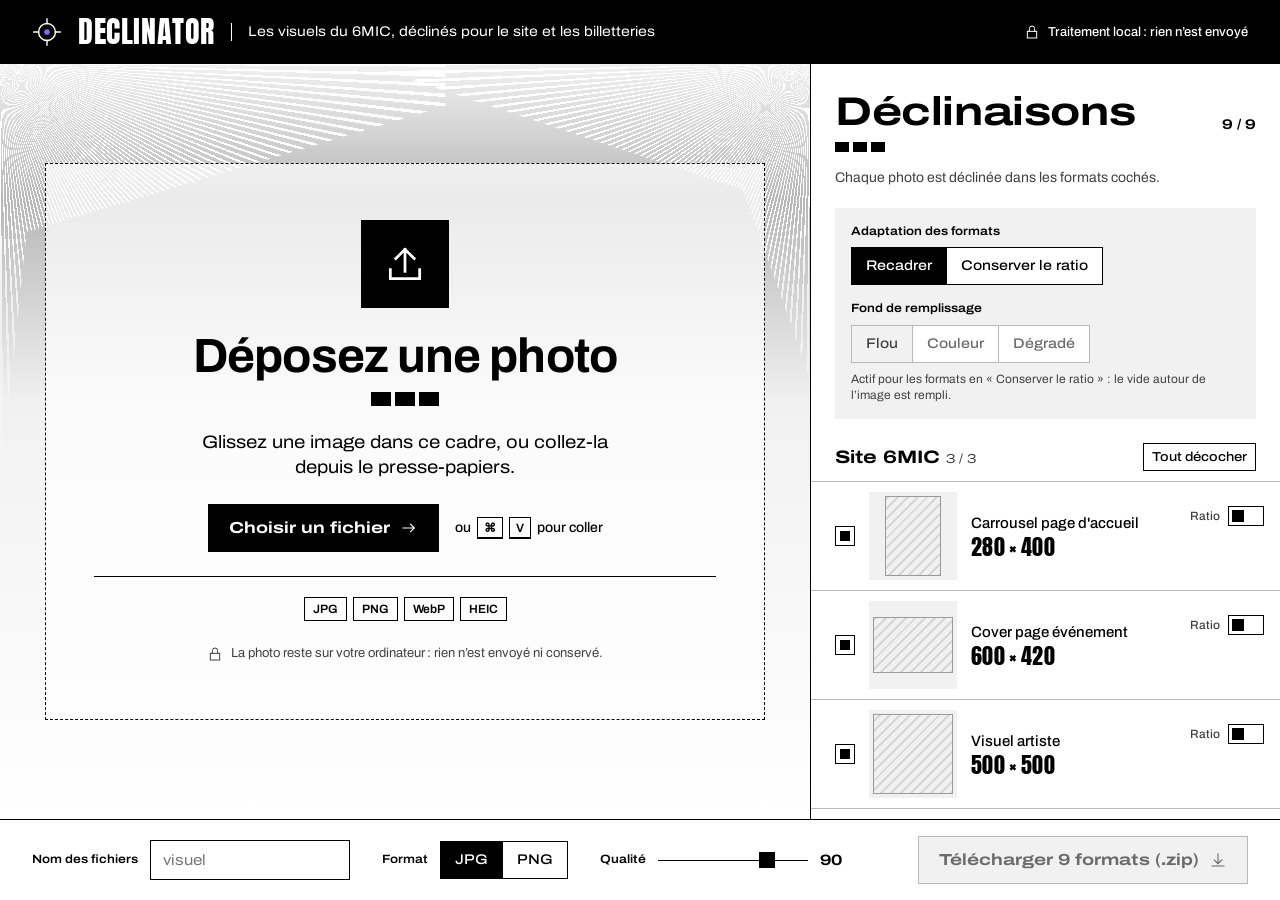
==== refonte/index.html @ ca12c582 "Refonte de l'interface au design system 6MIC (en test dans refonte/) - Habillage 6MIC : en-tête noir" ====
<!doctype html>
<html lang="fr">
<head>
  <meta charset="utf-8">
  <meta name="viewport" content="width=device-width, initial-scale=1">
  <meta name="robots" content="noindex, nofollow">
  <title>Declinator</title>
  <link rel="icon" href="favicon.svg" type="image/svg+xml">
  <link rel="preload" href="fonts/archivo-latin-wdth-normal.woff2" as="font" type="font/woff2" crossorigin>
  <link rel="preload" href="fonts/anton-latin-400-normal.woff2" as="font" type="font/woff2" crossorigin>
  <link rel="stylesheet" href="css/app.css">
</head>
<body>
  <div class="app" id="app" data-state="empty" data-mode="focus">

    <header class="shell">
      <div class="brand">
        <svg class="brand-mark" width="30" height="30" viewBox="0 0 32 32" fill="none" stroke="currentColor" stroke-width="1.5" stroke-linecap="square" aria-hidden="true"><circle cx="16" cy="16" r="9"/><path d="M16 2v5M16 25v5M2 16h5M25 16h5"/><circle cx="16" cy="16" r="3" class="brand-dot" stroke="none"/></svg>
        <h1 class="brand-name">Declinator</h1>
        <p class="brand-sub">Les visuels du 6MIC, déclinés pour le site et les billetteries</p>
      </div>
      <p class="local">
        <svg width="16" height="16" viewBox="0 0 24 24" fill="none" stroke="currentColor" stroke-width="1.5" stroke-linecap="square" aria-hidden="true"><rect x="5" y="11" width="14" height="10"/><path d="M8 11V7a4 4 0 0 1 8 0v4"/></svg>
        <span>Traitement local&#8239;: rien n’est envoyé</span>
      </p>
    </header>

    <div class="workspace">
      <main class="stage" id="stage">

        <!-- Aucune photo -->
        <section class="empty moire" id="dropzone" aria-label="Ajouter une photo">
          <div class="drop">
            <div class="drop-icon">
              <svg width="44" height="44" viewBox="0 0 24 24" fill="none" stroke="currentColor" stroke-width="1.5" stroke-linecap="square" aria-hidden="true"><path d="M12 16V4M7 9l5-5 5 5M4 15v5h16v-5"/></svg>
            </div>
            <div class="drop-title">
              <h2 class="display">Déposez une photo</h2>
              <span class="marker" aria-hidden="true"><i></i><i></i><i></i></span>
            </div>
            <p class="drop-text">Glissez une image dans ce cadre, ou collez-la depuis le presse-papiers.</p>
            <div class="drop-actions">
              <button class="cta" id="btn-pick" type="button">Choisir un fichier
                <svg width="18" height="18" viewBox="0 0 24 24" fill="none" stroke="currentColor" stroke-width="1.5" stroke-linecap="square" aria-hidden="true"><path d="M4 12h15M14 7l5 5-5 5"/></svg>
              </button>
              <span class="paste">ou <kbd>⌘</kbd><kbd>V</kbd> pour coller</span>
            </div>
            <div class="chips" aria-label="Formats acceptés"><span class="chip">JPG</span><span class="chip">PNG</span><span class="chip">WebP</span><span class="chip">HEIC</span></div>
            <p class="drop-note">
              <svg width="16" height="16" viewBox="0 0 24 24" fill="none" stroke="currentColor" stroke-width="1.5" stroke-linecap="square" aria-hidden="true"><rect x="5" y="11" width="14" height="10"/><path d="M8 11V7a4 4 0 0 1 8 0v4"/></svg>
              La photo reste sur votre ordinateur&#8239;: rien n’est envoyé ni conservé.
            </p>
          </div>
        </section>

        <!-- Photo chargée -->
        <section class="viewer" id="viewer" hidden>
          <div class="filebar">
            <div class="file">
              <canvas class="file-thumb" id="file-thumb" width="72" height="72" aria-hidden="true"></canvas>
              <div class="file-text">
                <p class="file-name" id="meta-name"></p>
                <p class="file-dims" id="meta-dims"></p>
              </div>
            </div>
            <div class="file-actions">
              <button class="btn" id="btn-new" type="button">Remplacer la photo
                <svg width="16" height="16" viewBox="0 0 24 24" fill="none" stroke="currentColor" stroke-width="1.5" stroke-linecap="square" aria-hidden="true"><path d="M4 12a8 8 0 0 1 14-5.3M20 12a8 8 0 0 1-14 5.3M18 3v4h-4M6 21v-4h4"/></svg>
              </button>
              <button class="icon-btn" id="btn-remove" type="button" aria-label="Retirer la photo">
                <svg width="16" height="16" viewBox="0 0 24 24" fill="none" stroke="currentColor" stroke-width="1.5" stroke-linecap="square" aria-hidden="true"><path d="M5 5l14 14M19 5L5 19"/></svg>
              </button>
            </div>
          </div>

          <div class="view">
            <div class="view-head">
              <p class="vh-title"><span class="vh-name" id="vh-name">Point de focus</span> <span class="vh-dims" id="vh-dims"></span></p>
              <div class="vh-tools">
                <span class="tag" id="vh-tag">Tous les formats</span>
                <button class="btn" id="btn-center" type="button">Remettre au centre</button>
                <button class="btn" id="btn-auto" type="button" hidden>Recadrage automatique</button>
                <button class="btn" id="btn-all" type="button" hidden>Tous les formats</button>
                <button class="btn btn-light" id="btn-pick-cancel" type="button" hidden>Annuler</button>
              </div>
            </div>

            <div class="canvas-area" id="canvas-area">
              <div class="photo" id="photo" tabindex="0" role="application" aria-roledescription="zone de cadrage"
                   aria-label="Photo. Cliquez ou utilisez les flèches du clavier pour placer le point de focus.">
                <img id="photo-img" alt="" draggable="false">
                <div class="spot" id="spot" aria-hidden="true"></div>
                <div class="frame frame-ghost" id="frame-ghost" hidden><span class="frame-label" id="ghost-label"></span></div>
                <div class="frame frame-edit" id="frame-edit" hidden>
                  <span class="third third-v" style="left: 33.333%"></span>
                  <span class="third third-v" style="left: 66.667%"></span>
                  <span class="third third-h" style="top: 33.333%"></span>
                  <span class="third third-h" style="top: 66.667%"></span>
                  <span class="handle handle-nw"></span><span class="handle handle-ne"></span>
                  <span class="handle handle-sw"></span><span class="handle handle-se"></span>
                  <svg class="frame-target" width="28" height="28" viewBox="0 0 32 32" fill="none" stroke="#fff" stroke-width="1.5" stroke-linecap="square" aria-hidden="true"><circle cx="16" cy="16" r="7"/><path d="M16 3v6M16 23v6M3 16h6M23 16h6"/></svg>
                </div>
                <div class="focus" id="focus-marker" aria-hidden="true">
                  <svg viewBox="-32 -32 64 64" width="64" height="64">
                    <g fill="none" stroke="rgba(0,0,0,.55)" stroke-width="4"><circle r="21"/><path d="M0-31v7M0 24v7M-31 0h7M24 0h7"/></g>
                    <g fill="none" stroke="#fff" stroke-width="2"><circle r="21"/><path d="M0-31v7M0 24v7M-31 0h7M24 0h7"/></g>
                    <circle r="5.5" class="focus-dot" stroke="#fff" stroke-width="2"/>
                  </svg>
                </div>
              </div>
              <canvas class="fit-preview" id="fit-preview" hidden aria-label="Aperçu du format en ratio conservé"></canvas>
              <div class="loupe" id="loupe" hidden aria-hidden="true">
                <canvas id="loupe-canvas"></canvas>
                <span class="loupe-hex"><span class="loupe-chip" id="loupe-chip"></span><span id="loupe-hex"></span></span>
              </div>
            </div>

            <div class="view-foot">
              <p class="hint" id="hint"></p>
              <div class="nav">
                <div class="icon-group">
                  <button class="icon-btn" id="btn-prev" type="button" aria-label="Format précédent">
                    <svg width="16" height="16" viewBox="0 0 24 24" fill="none" stroke="currentColor" stroke-width="1.5" stroke-linecap="square" aria-hidden="true"><path d="M15 5l-7 7 7 7"/></svg>
                  </button>
                  <button class="icon-btn" id="btn-next" type="button" aria-label="Format suivant">
                    <svg width="16" height="16" viewBox="0 0 24 24" fill="none" stroke="currentColor" stroke-width="1.5" stroke-linecap="square" aria-hidden="true"><path d="M9 5l7 7-7 7"/></svg>
                  </button>
                </div>
                <span class="nav-count" id="nav-count" aria-live="polite"></span>
              </div>
            </div>
          </div>
        </section>

        <div class="drop-overlay" aria-hidden="true"><span>Déposez pour remplacer la photo</span></div>
        <div class="stage-status" id="stage-status" hidden></div>
        <input type="file" id="file-input" accept="image/*,.heic,.heif" hidden>
      </main>

      <aside class="side" aria-labelledby="side-title">
        <div class="side-head">
          <div class="side-title">
            <h2 class="display-s" id="side-title">Déclinaisons</h2>
            <span class="count" id="count"></span>
          </div>
          <span class="marker marker-s" aria-hidden="true"><i></i><i></i><i></i></span>
          <p class="side-intro" id="side-intro">Chaque photo est déclinée dans les formats cochés.</p>
        </div>

        <section class="settings" aria-label="Réglages communs">
          <div class="set">
            <p class="label" id="all-label">Adaptation des formats</p>
            <div class="seg" role="group" aria-labelledby="all-label">
              <button type="button" id="all-crop" aria-pressed="true">Recadrer</button>
              <button type="button" id="all-fit" aria-pressed="false">Conserver le ratio</button>
            </div>
          </div>
          <div class="set" id="fill-set">
            <p class="label"><span id="fill-label">Fond de remplissage</span> <span class="label-muted" id="fill-count"></span></p>
            <div class="seg" role="radiogroup" aria-labelledby="fill-label" id="fill-seg">
              <label><input type="radio" name="fill" value="blur" checked><span>Flou</span></label>
              <label><input type="radio" name="fill" value="color"><span>Couleur</span></label>
              <label><input type="radio" name="fill" value="gradient"><span>Dégradé</span></label>
            </div>
            <div class="set-row" id="color-row">
              <label class="swatch" title="Choisir une couleur">
                <input type="color" id="fill-color" value="#301739" aria-label="Couleur de fond">
                <span class="swatch-hex" id="fill-hex">#301739</span>
              </label>
              <button class="btn btn-sm" id="btn-pipette" type="button" disabled>
                <svg width="16" height="16" viewBox="0 0 20 20" fill="none" stroke="currentColor" stroke-width="1.5" stroke-linecap="square" stroke-linejoin="miter" aria-hidden="true"><path d="M13.2 4.1l1.6-1.6a1.9 1.9 0 0 1 2.7 2.7l-1.6 1.6"/><path d="M10.6 4.4l5 5"/><path d="M13.6 7.4l-7.9 7.9-2.6 1.1 1.1-2.6 7.9-7.9"/></svg>
                Pipette
              </button>
            </div>
            <div class="set-row" id="gradient-row">
              <label class="label" for="fill-length">Longueur du dégradé</label>
              <input type="range" class="range" id="fill-length" min="20" max="100" step="5" value="60">
              <output class="out" id="fill-length-out" for="fill-length">60&#8239;%</output>
            </div>
            <p class="set-note" id="fill-note"></p>
          </div>
        </section>

        <div id="groups"></div>
      </aside>
    </div>

    <footer class="exportbar">
      <div class="fields">
        <div class="field">
          <label class="label" for="basename">Nom des fichiers</label>
          <input class="input" type="text" id="basename" placeholder="visuel" spellcheck="false" autocomplete="off">
        </div>
        <div class="field">
          <span class="label" id="fmt-label">Format</span>
          <div class="seg" role="radiogroup" aria-labelledby="fmt-label">
            <label><input type="radio" name="fmt" value="jpeg" checked><span>JPG</span></label>
            <label><input type="radio" name="fmt" value="png"><span>PNG</span></label>
          </div>
        </div>
        <div class="field" id="quality-field">
          <label class="label" for="quality">Qualité</label>
          <input type="range" class="range" id="quality" min="60" max="100" step="1" value="90">
          <output class="out out-l" id="quality-out" for="quality">90</output>
        </div>
      </div>
      <div class="export">
        <span class="export-hint" id="export-hint" hidden></span>
        <button class="cta" id="btn-zip" type="button" disabled>
          <span id="zip-label">Télécharger 9 formats (.zip)</span>
          <svg width="18" height="18" viewBox="0 0 24 24" fill="none" stroke="currentColor" stroke-width="1.5" stroke-linecap="square" aria-hidden="true"><path d="M12 4v13M7 12l5 5 5-5M4 20h16"/></svg>
        </button>
      </div>
    </footer>
  </div>

  <div class="toast" id="toast" role="status" aria-live="polite"></div>

  <script src="vendor/jszip.min.js"></script>
  <script src="vendor/pica.min.js"></script>
  <script src="js/formats.js"></script>
  <script src="js/app.js"></script>
</body>
</html>
---- refonte/css/app.css ----
/* Declinator — habillage 6MIC (design system 6MIC : noir et blanc, angles vifs, filets 1px, violet) */

/* ---------- Polices (hébergées dans l'app : aucun appel externe) ---------- */
@font-face {
  font-family: 'Archivo';
  font-style: normal;
  font-display: swap;
  font-weight: 100 900;
  font-stretch: 62% 125%;
  src: url('../fonts/archivo-latin-wdth-normal.woff2') format('woff2-variations'),
       url('../fonts/archivo-latin-wdth-normal.woff2') format('woff2');
  unicode-range: U+0000-00FF, U+0131, U+0152-0153, U+02BB-02BC, U+02C6, U+02DA, U+02DC, U+0304, U+0308, U+0329, U+2000-206F, U+20AC, U+2122, U+2191, U+2193, U+2212, U+2215, U+FEFF, U+FFFD;
}
@font-face {
  font-family: 'Archivo';
  font-style: normal;
  font-display: swap;
  font-weight: 100 900;
  font-stretch: 62% 125%;
  src: url('../fonts/archivo-latin-ext-wdth-normal.woff2') format('woff2-variations'),
       url('../fonts/archivo-latin-ext-wdth-normal.woff2') format('woff2');
  unicode-range: U+0100-02BA, U+02BD-02C5, U+02C7-02CC, U+02CE-02D7, U+02DD-02FF, U+0304, U+0308, U+0329, U+1D00-1DBF, U+1E00-1E9F, U+1EF2-1EFF, U+2020, U+20A0-20AB, U+20AD-20C0, U+2113, U+2C60-2C7F, U+A720-A7FF;
}
@font-face {
  font-family: 'Anton';
  font-style: normal;
  font-display: swap;
  font-weight: 400;
  src: url('../fonts/anton-latin-400-normal.woff2') format('woff2');
  unicode-range: U+0000-00FF, U+0131, U+0152-0153, U+02BB-02BC, U+02C6, U+02DA, U+02DC, U+0304, U+0308, U+0329, U+2000-206F, U+20AC, U+2122, U+2191, U+2193, U+2212, U+2215, U+FEFF, U+FFFD;
}
@font-face {
  font-family: 'Anton';
  font-style: normal;
  font-display: swap;
  font-weight: 400;
  src: url('../fonts/anton-latin-ext-400-normal.woff2') format('woff2');
  unicode-range: U+0100-02BA, U+02BD-02C5, U+02C7-02CC, U+02CE-02D7, U+02DD-02FF, U+0304, U+0308, U+0329, U+1D00-1DBF, U+1E00-1E9F, U+1EF2-1EFF, U+2020, U+20A0-20AB, U+20AD-20C0, U+2113, U+2C60-2C7F, U+A720-A7FF;
}

/* ---------- Jetons du design system 6MIC ---------- */
:root {
  --shell: #000000;
  --on-shell: #ffffff;
  --surface: #ffffff;
  --surface-mist: #f1f1f1;
  --surface-mist-deep: #b7b7b7;
  --texture-line: #ffffff;
  --ink: #000000;
  --ink-muted: #404040;
  --ink-soft: #6b6b6b;
  --on-dark-muted: #bdbdbd;
  --rule: #000000;
  --rule-soft: #bababa;
  --rule-dark: #404040;
  --violet: #8e63ff;
  --violet-deep: #6a42e6;
  --alert: #dc2626;
  --focus-ring: #6a42e6;
  --font-sans: 'owners', 'Archivo', 'Helvetica Neue', Arial, sans-serif;
  --font-condensed: 'zuume-cut', 'Anton', 'Impact', 'Arial Narrow', sans-serif;
}

*, *::before, *::after { box-sizing: border-box; }
[hidden] { display: none !important; }

html, body { height: 100%; margin: 0; }
body {
  background: var(--surface);
  color: var(--ink);
  font: 400 15px/1.35 var(--font-sans);
  font-stretch: 112.5%;
  -webkit-font-smoothing: antialiased;
  -moz-osx-font-smoothing: grayscale;
}
button, input, output, kbd { font: inherit; color: inherit; font-stretch: inherit; }
p { margin: 0; }
:focus-visible { outline: 2px solid var(--focus-ring); outline-offset: 2px; }
.app[data-state="ready"] .stage :focus-visible { outline-color: var(--on-shell); }

.app {
  display: grid;
  grid-template-rows: auto minmax(0, 1fr) auto;
  height: 100vh;
  height: 100dvh;
}

/* ---------- Typographie ---------- */
.display {
  margin: 0;
  font: 700 48px/1 var(--font-sans);
  font-stretch: 100%;
  letter-spacing: -0.015em;
}
.display-s {
  margin: 0;
  font: 700 40px/1 var(--font-sans);
  font-stretch: 125%;
  letter-spacing: -0.01em;
}
.label { margin: 0; font: 600 12px/1.3 var(--font-sans); font-stretch: 112.5%; color: var(--ink); }
.label-muted { font-weight: 400; color: var(--ink-muted); }

/* Marqueur de section : trois carrés noirs */
.marker { display: inline-flex; gap: 4px; }
.marker i { display: block; width: 20px; height: 14px; background: currentColor; }
.marker-s i { width: 14px; height: 10px; }

/* ---------- Boutons et champs ---------- */
.cta {
  display: inline-flex;
  align-items: center;
  gap: 10px;
  height: 48px;
  padding: 0 20px;
  border: 1px solid var(--ink);
  border-radius: 0;
  background: var(--ink);
  color: var(--surface);
  font: 700 16px/1 var(--font-sans);
  font-stretch: 125%;
  white-space: nowrap;
  cursor: pointer;
}
.cta:hover:not(:disabled) { background: var(--violet-deep); border-color: var(--violet-deep); }
.cta:disabled { background: var(--surface-mist); border-color: var(--rule-soft); color: var(--ink-soft); cursor: not-allowed; }

.btn {
  display: inline-flex;
  align-items: center;
  gap: 8px;
  height: 36px;
  padding: 0 12px;
  border: 1px solid currentColor;
  border-radius: 0;
  background: transparent;
  font: 500 15px/1 var(--font-sans);
  font-stretch: 112.5%;
  white-space: nowrap;
  cursor: pointer;
}
.btn:hover:not(:disabled) { background: var(--ink); color: var(--surface); border-color: var(--ink); }
.btn:disabled { opacity: .45; cursor: not-allowed; }
.btn-sm { height: 32px; padding: 0 10px; font-size: 13px; }
.btn[aria-pressed="true"] { background: var(--ink); color: var(--surface); }
.btn-light { background: var(--surface); color: var(--ink); border-color: var(--surface); }

.icon-btn {
  display: inline-grid;
  place-items: center;
  width: 36px;
  height: 36px;
  padding: 0;
  border: 1px solid currentColor;
  border-radius: 0;
  background: transparent;
  cursor: pointer;
  flex: none;
}
.icon-btn:hover:not(:disabled) { background: var(--ink); color: var(--surface); border-color: var(--ink); }
.icon-btn:disabled { opacity: .35; cursor: not-allowed; }
.icon-group { display: inline-flex; }
.icon-group .icon-btn + .icon-btn { border-left: 0; }

/* Contrôle segmenté (boutons ou radios) */
.seg { display: inline-flex; flex-wrap: wrap; border: 1px solid var(--ink); background: var(--surface); align-self: flex-start; }
.seg > button, .seg > label > span {
  display: inline-flex;
  align-items: center;
  height: 36px;
  padding: 0 14px;
  border: 0;
  border-left: 1px solid var(--ink);
  border-radius: 0;
  background: transparent;
  color: var(--ink);
  font: 500 14px/1 var(--font-sans);
  font-stretch: 112.5%;
  cursor: pointer;
  white-space: nowrap;
}
.seg > button:first-child, .seg > label:first-child > span { border-left: 0; }
.seg > label { position: relative; display: inline-flex; }
.seg > label > input { position: absolute; inset: 0; width: 100%; height: 100%; margin: 0; opacity: 0; cursor: pointer; }
.seg > button:hover, .seg > label:hover > span { background: var(--surface-mist); }
.seg > button[aria-pressed="true"], .seg > label > input:checked + span { background: var(--ink); color: var(--surface); }
.seg > label > input:focus-visible + span { outline: 2px solid var(--focus-ring); outline-offset: 2px; position: relative; z-index: 1; }
.seg.is-off { border-color: var(--rule-soft); }
.seg.is-off > label > span { color: var(--ink-soft); border-color: var(--rule-soft); cursor: not-allowed; background: transparent; }
.seg.is-off > label > input { cursor: not-allowed; }
.seg.is-off > label > input:checked + span { background: var(--surface-mist); color: var(--ink-muted); }

.check {
  appearance: none;
  -webkit-appearance: none;
  flex: none;
  width: 20px;
  height: 20px;
  margin: 0;
  border: 1px solid var(--ink);
  border-radius: 0;
  background: var(--surface);
  cursor: pointer;
}
.check:checked { background: var(--ink); box-shadow: inset 0 0 0 4px var(--surface); }

.switch {
  appearance: none;
  -webkit-appearance: none;
  position: relative;
  flex: none;
  width: 36px;
  height: 20px;
  margin: 0;
  border: 1px solid var(--ink);
  border-radius: 0;
  background: var(--surface);
  cursor: pointer;
}
.switch::after { content: ''; position: absolute; top: 3px; left: 3px; width: 12px; height: 12px; background: var(--ink); transition: left .12s ease; }
.switch:checked { background: var(--violet-deep); border-color: var(--violet-deep); }
.switch:checked::after { left: 19px; background: var(--surface); }

.input {
  height: 40px;
  width: 200px;
  padding: 0 12px;
  border: 1px solid var(--ink);
  border-radius: 0;
  background: var(--surface);
  font: 400 15px/1 var(--font-sans);
  font-stretch: 112.5%;
}
.input:focus-visible { outline-offset: 2px; }

.range { appearance: none; -webkit-appearance: none; width: 150px; height: 20px; margin: 0; background: transparent; cursor: pointer; }
.range::-webkit-slider-runnable-track { height: 1px; background: var(--ink); }
.range::-webkit-slider-thumb { -webkit-appearance: none; width: 16px; height: 16px; margin-top: -8px; border: 0; border-radius: 0; background: var(--ink); }
.range::-moz-range-track { height: 1px; background: var(--ink); }
.range::-moz-range-thumb { width: 16px; height: 16px; border: 0; border-radius: 0; background: var(--ink); }
.range:disabled { opacity: .4; cursor: not-allowed; }
.out { min-width: 4.5ch; font: 700 14px/1 var(--font-sans); font-stretch: 125%; font-variant-numeric: tabular-nums; }
.out-l { font-size: 15px; min-width: 3ch; }

.tag {
  display: inline-flex;
  align-items: center;
  height: 26px;
  padding: 0 8px;
  border: 1px solid currentColor;
  font: 600 12px/1 var(--font-sans);
  font-stretch: 112.5%;
  white-space: nowrap;
}

kbd {
  display: inline-flex;
  align-items: center;
  height: 22px;
  padding: 0 6px;
  border: 1px solid var(--ink);
  border-bottom-width: 2px;
  font: 600 12px/1 var(--font-sans);
}

/* ---------- En-tête ---------- */
.shell {
  display: flex;
  flex-wrap: wrap;
  align-items: center;
  justify-content: space-between;
  gap: 12px 24px;
  min-height: 64px;
  padding: 12px 32px;
  background: var(--shell);
  color: var(--on-shell);
}
.brand { display: flex; align-items: center; gap: 10px 16px; min-width: 0; }
.brand-mark { flex: none; }
.brand-dot { fill: var(--violet); }
.brand-name {
  margin: 0;
  font: 400 30px/1 var(--font-condensed);
  letter-spacing: .02em;
  text-transform: uppercase;
}
.brand-sub {
  padding-left: 16px;
  border-left: 1px solid var(--on-shell);
  font: 400 14px/1.3 var(--font-sans);
  font-stretch: 112.5%;
  white-space: nowrap;
  overflow: hidden;
  text-overflow: ellipsis;
}
.local { display: flex; align-items: center; gap: 8px; font: 500 13px/1 var(--font-sans); white-space: nowrap; }

/* ---------- Espace de travail ---------- */
.workspace {
  display: grid;
  grid-template-columns: minmax(0, 1fr) minmax(400px, 470px);
  min-height: 0;
}
.stage { position: relative; display: flex; flex-direction: column; min-width: 0; min-height: 0; }
.app[data-state="ready"] .stage { background: var(--shell); color: var(--on-shell); }

/* Fond moiré du design system */
.moire {
  position: relative;
  isolation: isolate;
  overflow: hidden;
  background: linear-gradient(180deg, var(--surface-mist) 0%, var(--surface-mist-deep) 18%, var(--surface-mist) 45%, var(--surface) 100%);
}
.moire::before, .moire::after {
  content: '';
  position: absolute;
  z-index: -1;
  top: 0;
  width: 55%;
  height: 420px;
  pointer-events: none;
  -webkit-mask-image: linear-gradient(180deg, #000 0%, #000 35%, transparent 100%);
  mask-image: linear-gradient(180deg, #000 0%, #000 35%, transparent 100%);
}
.moire::before { left: 0; background: repeating-conic-gradient(from 95deg at 0% 0%, var(--texture-line) 0deg .45deg, transparent .45deg 1.3deg); clip-path: polygon(0 0, 100% 0, 100% 10%, 6% 40%, 0 100%); }
.moire::after { right: 0; background: repeating-conic-gradient(from 175deg at 100% 0%, var(--texture-line) 0deg .45deg, transparent .45deg 1.3deg); clip-path: polygon(0 0, 100% 0, 100% 75%, 85% 30%); }

/* ---------- Aucune photo ---------- */
.empty { flex: 1; display: flex; align-items: center; justify-content: center; padding: 48px 32px; min-height: 0; }
.drop {
  width: 100%;
  max-width: 720px;
  display: flex;
  flex-direction: column;
  align-items: center;
  gap: 24px;
  padding: 56px 48px;
  border: 1px dashed var(--ink);
  background: rgba(255, 255, 255, .72);
  text-align: center;
  transition: background-color .15s ease, border-color .15s ease;
}
.app.is-dragging[data-state="empty"] .drop { border: 2px dashed var(--violet-deep); background: rgba(255, 255, 255, .92); }
.drop-icon { display: grid; place-items: center; width: 88px; height: 88px; background: var(--ink); color: var(--surface); }
.drop-title { display: flex; flex-direction: column; align-items: center; gap: 12px; }
.drop-text { max-width: 440px; font: 400 18px/1.4 var(--font-sans); font-stretch: 112.5%; }
.drop-actions { display: flex; flex-wrap: wrap; align-items: center; justify-content: center; gap: 16px; }
.paste { display: inline-flex; align-items: center; gap: 6px; font: 500 14px/1 var(--font-sans); }
.chips { display: flex; flex-wrap: wrap; justify-content: center; gap: 6px; width: 100%; padding-top: 20px; border-top: 1px solid var(--ink); }
.chip { display: inline-flex; align-items: center; height: 24px; padding: 0 8px; border: 1px solid var(--ink); font: 600 12px/1 var(--font-sans); }
.drop-note { display: flex; align-items: center; gap: 8px; font: 400 13px/1.35 var(--font-sans); color: var(--ink-muted); }

/* ---------- Photo chargée ---------- */
.viewer { flex: 1; display: flex; flex-direction: column; min-height: 0; }
.filebar {
  display: flex;
  flex-wrap: wrap;
  align-items: center;
  justify-content: space-between;
  gap: 12px;
  padding: 14px 32px;
  border-bottom: 1px solid var(--rule-dark);
}
.file { display: flex; align-items: center; gap: 12px; min-width: 0; }
.file-thumb { width: 36px; height: 36px; flex: none; background: #222; }
.file-text { min-width: 0; }
.file-name { font: 600 14px/1.2 var(--font-sans); overflow-wrap: anywhere; }
.file-dims { margin-top: 2px; font: 400 12px/1.2 var(--font-sans); color: var(--on-dark-muted); font-variant-numeric: tabular-nums; }
.file-actions { display: flex; align-items: center; gap: 12px; }
.stage .btn:hover:not(:disabled), .stage .icon-btn:hover:not(:disabled) { background: var(--on-shell); color: var(--shell); border-color: var(--on-shell); }
.stage .btn-light:hover:not(:disabled) { background: var(--surface-mist); }

.view { flex: 1; display: flex; flex-direction: column; min-height: 0; padding: 20px 32px 18px; gap: 14px; }
.view-head { display: flex; flex-wrap: wrap; align-items: center; justify-content: space-between; gap: 10px 16px; min-height: 36px; }
.vh-title { display: flex; align-items: baseline; flex-wrap: wrap; gap: 4px 12px; min-width: 0; }
.vh-name { font: 600 15px/1.2 var(--font-sans); }
.vh-dims { font: 400 26px/1 var(--font-condensed); letter-spacing: .02em; font-variant-numeric: tabular-nums; }
.vh-tools { display: flex; flex-wrap: wrap; align-items: center; gap: 10px; }
.tag-manual { background: var(--violet-deep); border-color: var(--violet-deep); color: #fff; }

.canvas-area { position: relative; flex: 1; min-height: 0; display: flex; align-items: center; justify-content: center; overflow: hidden; }
.photo { position: relative; flex: none; overflow: hidden; touch-action: none; user-select: none; -webkit-user-select: none; cursor: crosshair; background: #111; }
.photo:focus-visible { outline: 2px solid var(--on-shell); outline-offset: -2px; }
html[data-input="mouse"] .photo:focus-visible { outline: none; }
.photo img { display: block; width: 100%; height: 100%; pointer-events: none; -webkit-user-drag: none; }
.fit-preview { display: block; flex: none; }

.spot {
  position: absolute;
  inset: 0;
  pointer-events: none;
  background: radial-gradient(circle at var(--fx, 50%) var(--fy, 50%), rgba(0, 0, 0, 0) 0, rgba(0, 0, 0, 0) 14%, rgba(0, 0, 0, .5) 62%);
  opacity: 0;
  transition: opacity .45s ease;
}
.photo.is-placing .spot { opacity: 1; transition-duration: .12s; }

.focus { position: absolute; width: 0; height: 0; pointer-events: none; }
.focus svg { position: absolute; left: -32px; top: -32px; overflow: visible; }
.focus-dot { fill: var(--violet); }

.frame { position: absolute; pointer-events: none; }
.frame-ghost { border: 1px dashed #fff; box-shadow: 0 0 0 9999px rgba(0, 0, 0, .5); }
.frame-label {
  position: absolute;
  left: 8px;
  top: 8px;
  max-width: calc(100% - 16px);
  padding: 5px 8px;
  background: var(--shell);
  color: var(--on-shell);
  font: 600 12px/1 var(--font-sans);
  white-space: nowrap;
  overflow: hidden;
  text-overflow: ellipsis;
}
.frame-edit { outline: 1px solid #fff; box-shadow: 0 0 0 9999px rgba(0, 0, 0, .62); }
.third { position: absolute; background: rgba(255, 255, 255, .45); }
.third-v { top: 0; bottom: 0; width: 1px; }
.third-h { left: 0; right: 0; height: 1px; }
.handle { position: absolute; width: 10px; height: 10px; background: #fff; box-shadow: 0 0 0 1px rgba(0, 0, 0, .4); }
.handle-nw { left: -5px; top: -5px; }
.handle-ne { right: -5px; top: -5px; }
.handle-sw { left: -5px; bottom: -5px; }
.handle-se { right: -5px; bottom: -5px; }
.frame-target { position: absolute; left: 50%; top: 50%; margin: -14px 0 0 -14px; }

.view-foot { display: flex; flex-wrap: wrap; align-items: center; justify-content: space-between; gap: 10px 16px; }
.hint { font: 400 13px/1.35 var(--font-sans); color: var(--on-dark-muted); max-width: 70ch; }
.nav { display: flex; align-items: center; gap: 12px; }
.nav-count { min-width: 4ch; font: 700 14px/1 var(--font-sans); font-stretch: 125%; font-variant-numeric: tabular-nums; }

.drop-overlay {
  position: absolute;
  inset: 12px;
  z-index: 5;
  display: none;
  align-items: center;
  justify-content: center;
  border: 2px dashed var(--on-shell);
  background: rgba(0, 0, 0, .78);
  color: var(--on-shell);
  font: 700 26px/1 var(--font-sans);
  font-stretch: 125%;
  pointer-events: none;
}
.app.is-dragging[data-state="ready"] .drop-overlay { display: flex; }
.stage-status {
  position: absolute;
  inset: 0;
  z-index: 6;
  display: flex;
  align-items: center;
  justify-content: center;
  background: rgba(0, 0, 0, .8);
  color: var(--on-shell);
  font: 600 18px/1 var(--font-sans);
}

/* Pipette */
.app[data-mode="pick"] .photo { cursor: crosshair; }
.app[data-mode="pick"] .spot { display: none; }
.loupe { position: absolute; z-index: 4; display: flex; flex-direction: column; align-items: center; gap: 6px; pointer-events: none; }
.loupe canvas { display: block; width: 112px; height: 112px; border: 2px solid #fff; box-shadow: 0 12px 32px rgba(0, 0, 0, .45); background: #111; }
.loupe-hex { display: inline-flex; align-items: center; gap: 6px; padding: 4px 8px; background: var(--shell); color: var(--on-shell); font: 600 12px/1 var(--font-sans); font-variant-numeric: tabular-nums; border: 1px solid #fff; }
.loupe-chip { width: 11px; height: 11px; box-shadow: 0 0 0 1px #fff; }

/* ---------- Colonne des déclinaisons ---------- */
.side { min-width: 0; min-height: 0; overflow-y: auto; border-left: 1px solid var(--rule); background: var(--surface); }
.side-head { display: flex; flex-direction: column; gap: 10px; padding: 28px 24px 20px; }
.side-title { display: flex; align-items: flex-end; justify-content: space-between; gap: 12px; }
.count { font: 700 14px/1 var(--font-sans); font-stretch: 125%; font-variant-numeric: tabular-nums; }
.side-intro { margin-top: 6px; font: 400 14px/1.4 var(--font-sans); color: var(--ink-muted); }

.settings { display: flex; flex-direction: column; gap: 16px; margin: 0 24px 24px; padding: 16px; background: var(--surface-mist); }
.set { display: flex; flex-direction: column; gap: 8px; }
.set-row { display: flex; flex-wrap: wrap; align-items: center; gap: 8px 10px; }
.set-note { font: 400 12px/1.35 var(--font-sans); color: var(--ink-muted); }
.swatch {
  display: inline-flex;
  align-items: center;
  gap: 8px;
  height: 36px;
  padding: 0 10px 0 5px;
  border: 1px solid var(--ink);
  background: var(--surface);
  cursor: pointer;
}
.swatch input[type="color"] {
  -webkit-appearance: none;
  appearance: none;
  width: 26px;
  height: 26px;
  padding: 0;
  border: 0;
  border-radius: 0;
  background: none;
  cursor: pointer;
}
.swatch input[type="color"]::-webkit-color-swatch-wrapper { padding: 0; }
.swatch input[type="color"]::-webkit-color-swatch { border: 0; border-radius: 0; }
.swatch input[type="color"]::-moz-color-swatch { border: 0; border-radius: 0; }
.swatch-hex { font: 500 14px/1 var(--font-sans); font-variant-numeric: tabular-nums; min-width: 7ch; }
.set .btn { color: var(--ink); }
.set .btn[aria-pressed="true"] { background: var(--ink); color: var(--surface); }

.group { margin-bottom: 20px; }
.group-head { display: flex; align-items: center; justify-content: space-between; gap: 12px; padding: 0 24px 10px; }
.group-title { margin: 0; font: 700 18px/1 var(--font-sans); font-stretch: 125%; }
.group-count { font-weight: 400; font-size: 13px; color: var(--ink-muted); font-variant-numeric: tabular-nums; }
.group-toggle { height: 28px; padding: 0 8px; font-size: 13px; }
.rows { border-bottom: 1px solid var(--rule-soft); }

.row {
  display: grid;
  grid-template-columns: 20px minmax(0, 1fr) auto;
  align-items: center;
  gap: 14px;
  padding: 10px 16px 10px 24px;
  border-top: 1px solid var(--rule-soft);
}
.row:hover { background: var(--surface-mist); }
.row.is-current { background: var(--surface-mist); box-shadow: inset 0 0 0 1px var(--ink); }
.row-main {
  display: grid;
  grid-template-columns: 88px minmax(0, 1fr);
  align-items: center;
  gap: 14px;
  min-width: 0;
  padding: 0;
  border: 0;
  background: transparent;
  text-align: left;
  cursor: pointer;
}
.row-main:disabled { cursor: default; }
.thumb { position: relative; display: grid; place-items: center; width: 88px; height: 88px; background: var(--surface-mist); }
.row:hover .thumb, .row.is-current .thumb { background: var(--surface); }
.thumb-shape { background: repeating-linear-gradient(-45deg, #d6d6d6 0 2px, transparent 2px 7px); border: 1px solid #9a9a9a; }
.thumb canvas { position: absolute; display: block; }
.row-text { display: flex; flex-direction: column; gap: 4px; min-width: 0; }
.row-name { font: 500 15px/1.2 var(--font-sans); }
.row-dims { font: 400 22px/1 var(--font-condensed); letter-spacing: .02em; font-variant-numeric: tabular-nums; }
.row-badges { display: flex; flex-wrap: wrap; gap: 4px; }
.row-badges:empty { display: none; }
.badge { display: inline-flex; align-items: center; height: 20px; padding: 0 6px; border: 1px solid var(--ink); font: 600 11px/1 var(--font-sans); white-space: nowrap; }
.badge-manual { background: var(--violet-deep); border-color: var(--violet-deep); color: #fff; }
.badge-warn { border-color: var(--alert); color: var(--alert); }
.row.is-off .row-name, .row.is-off .row-dims { color: var(--ink-soft); }
.row.is-off .thumb canvas { opacity: .35; }
.row-tools { display: flex; flex-direction: column; align-items: flex-end; gap: 8px; }
.ratio { display: inline-flex; align-items: center; gap: 8px; font: 500 12px/1.2 var(--font-sans); color: var(--ink-muted); cursor: pointer; }
.row .icon-btn { width: 32px; height: 32px; color: var(--ink); }
.app[data-state="empty"] .row .icon-btn { visibility: hidden; }

/* ---------- Barre d'export ---------- */
.exportbar {
  display: flex;
  flex-wrap: wrap;
  align-items: center;
  justify-content: space-between;
  gap: 16px 32px;
  min-height: 80px;
  padding: 16px 32px;
  border-top: 1px solid var(--rule);
  background: var(--surface);
}
.fields { display: flex; flex-wrap: wrap; align-items: center; gap: 16px 32px; }
.field { display: flex; align-items: center; gap: 12px; }
.field.is-disabled { opacity: .45; }
.export { display: flex; flex-wrap: wrap; align-items: center; gap: 16px; }
.export-hint { font: 400 13px/1.3 var(--font-sans); color: var(--ink-muted); }

/* ---------- Notification ---------- */
.toast {
  position: fixed;
  left: 50%;
  bottom: 96px;
  z-index: 20;
  max-width: min(560px, calc(100vw - 32px));
  padding: 12px 16px;
  background: var(--shell);
  color: var(--on-shell);
  border: 1px solid var(--on-shell);
  font: 500 14px/1.35 var(--font-sans);
  transform: translate(-50%, 12px);
  opacity: 0;
  pointer-events: none;
  transition: opacity .2s ease, transform .2s ease;
}
.toast.is-on { opacity: 1; transform: translate(-50%, 0); }
.toast[data-kind="error"] { background: var(--alert); border-color: var(--alert); }

/* ---------- Écrans ---------- */
@media (min-width: 981px) {
  html, body { overflow: hidden; }
}
@media (max-width: 1180px) {
  .brand-sub { display: none; }
}
@media (max-width: 980px) {
  .app { height: auto; min-height: 100vh; grid-template-rows: auto auto auto; }
  .workspace { grid-template-columns: 1fr; }
  .stage { min-height: 72vh; }
  .app[data-state="ready"] .stage { height: 78vh; }
  .side { overflow: visible; border-left: 0; border-top: 1px solid var(--rule); }
  .local span { display: none; }
}
@media (max-width: 560px) {
  .shell, .exportbar { padding-left: 16px; padding-right: 16px; }
  .filebar, .view { padding-left: 16px; padding-right: 16px; }
  .empty { padding: 24px 16px; }
  .drop { padding: 36px 20px; }
  .display { font-size: 40px; }
  .side-head { padding: 24px 16px 16px; }
  .settings { margin: 0 16px 20px; }
  .group-head { padding: 0 16px 10px; }
  .row { padding-left: 16px; padding-right: 12px; gap: 10px; }
  .row-main { grid-template-columns: 64px minmax(0, 1fr); gap: 10px; }
  .thumb { width: 64px; height: 64px; }
  .input { width: 100%; }
  .field:first-child { flex: 1 1 100%; }
  .export, .export .cta { width: 100%; justify-content: center; }
}

@media (prefers-reduced-motion: reduce) {
  *, *::before, *::after { transition-duration: 0s !important; }
}
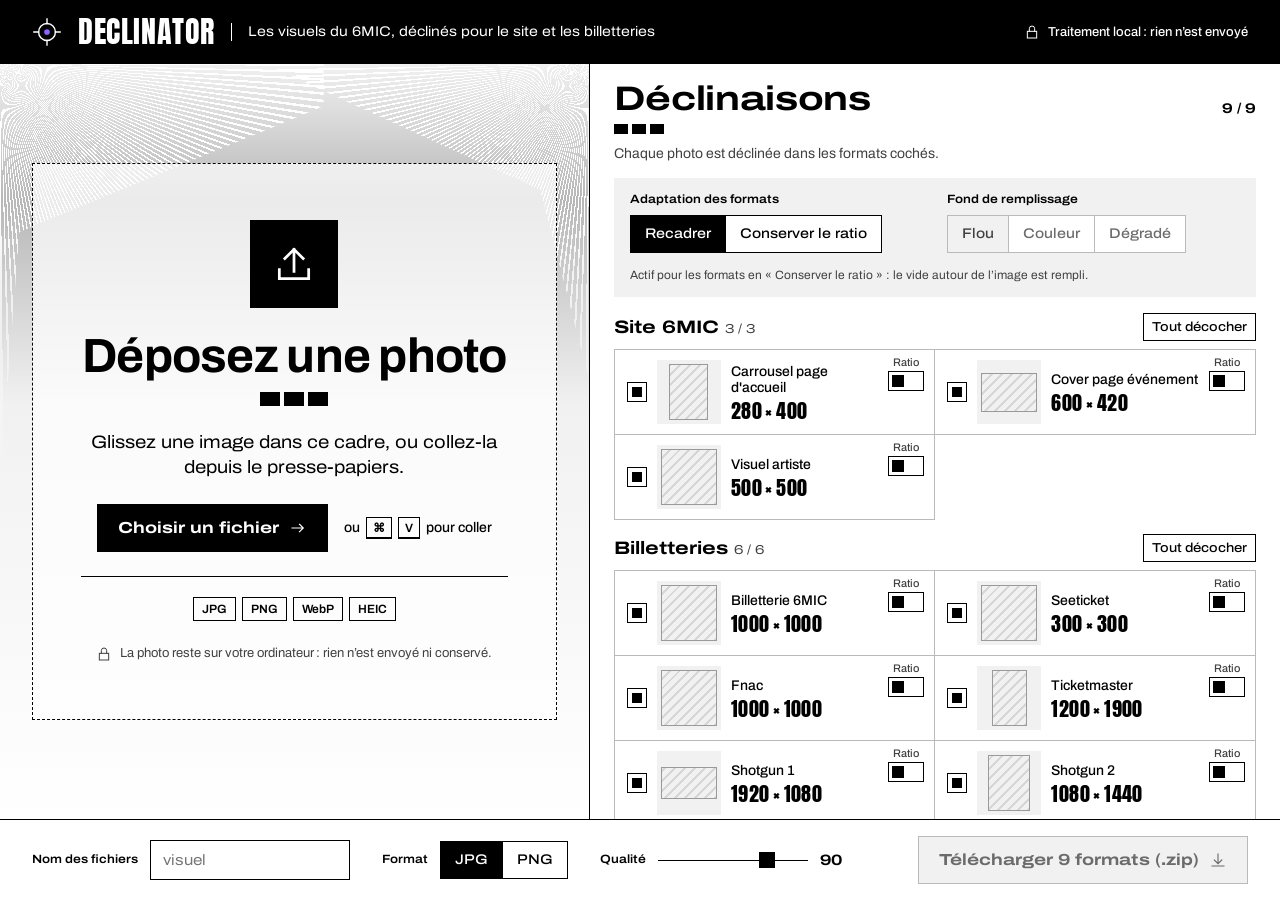
==== commit 6b05e31a: "Refonte : colonne des déclinaisons sur deux colonnes, zone centrale réduite - Colonne de droite élar" ====
--- a/refonte/index.html
+++ b/refonte/index.html
@@ -162,6 +162,8 @@
               <label><input type="radio" name="fill" value="color"><span>Couleur</span></label>
               <label><input type="radio" name="fill" value="gradient"><span>Dégradé</span></label>
             </div>
+          </div>
+          <div class="set-wide fill-extra" id="fill-extra">
             <div class="set-row" id="color-row">
               <label class="swatch" title="Choisir une couleur">
                 <input type="color" id="fill-color" value="#301739" aria-label="Couleur de fond">
@@ -177,8 +179,8 @@
               <input type="range" class="range" id="fill-length" min="20" max="100" step="5" value="60">
               <output class="out" id="fill-length-out" for="fill-length">60&#8239;%</output>
             </div>
-            <p class="set-note" id="fill-note"></p>
-          </div>
+          </div>
+          <p class="set-note set-wide" id="fill-note"></p>
         </section>
 
         <div id="groups"></div>
--- a/refonte/css/app.css
+++ b/refonte/css/app.css
@@ -298,7 +298,7 @@
 /* ---------- Espace de travail ---------- */
 .workspace {
   display: grid;
-  grid-template-columns: minmax(0, 1fr) minmax(400px, 470px);
+  grid-template-columns: minmax(0, 1fr) clamp(560px, 54vw, 860px);
   min-height: 0;
 }
 .stage { position: relative; display: flex; flex-direction: column; min-width: 0; min-height: 0; }
@@ -467,15 +467,21 @@
 
 /* ---------- Colonne des déclinaisons ---------- */
 .side { min-width: 0; min-height: 0; overflow-y: auto; border-left: 1px solid var(--rule); background: var(--surface); }
-.side-head { display: flex; flex-direction: column; gap: 10px; padding: 28px 24px 20px; }
+.side-head { display: flex; flex-direction: column; gap: 8px; padding: 18px 24px 14px; }
 .side-title { display: flex; align-items: flex-end; justify-content: space-between; gap: 12px; }
 .count { font: 700 14px/1 var(--font-sans); font-stretch: 125%; font-variant-numeric: tabular-nums; }
-.side-intro { margin-top: 6px; font: 400 14px/1.4 var(--font-sans); color: var(--ink-muted); }
-
-.settings { display: flex; flex-direction: column; gap: 16px; margin: 0 24px 24px; padding: 16px; background: var(--surface-mist); }
+.side-intro { margin-top: 2px; font: 400 14px/1.4 var(--font-sans); color: var(--ink-muted); }
+.side .display-s { font-size: 34px; }
+.app[data-state="ready"] .side-intro { display: none; }
+
+.settings { display: grid; grid-template-columns: repeat(2, minmax(0, 1fr)); align-items: start; gap: 14px 24px; margin: 0 24px 16px; padding: 14px 16px; background: var(--surface-mist); }
 .set { display: flex; flex-direction: column; gap: 8px; }
 .set-row { display: flex; flex-wrap: wrap; align-items: center; gap: 8px 10px; }
 .set-note { font: 400 12px/1.35 var(--font-sans); color: var(--ink-muted); }
+.set-wide { grid-column: 1 / -1; }
+.fill-extra { display: flex; flex-wrap: wrap; align-items: center; gap: 10px 28px; }
+.fill-extra .set-row { flex-wrap: nowrap; }
+.out { white-space: nowrap; }
 .swatch {
   display: inline-flex;
   align-items: center;
@@ -504,28 +510,30 @@
 .set .btn { color: var(--ink); }
 .set .btn[aria-pressed="true"] { background: var(--ink); color: var(--surface); }
 
-.group { margin-bottom: 20px; }
-.group-head { display: flex; align-items: center; justify-content: space-between; gap: 12px; padding: 0 24px 10px; }
+.group { margin-bottom: 14px; }
+.group-head { display: flex; align-items: center; justify-content: space-between; gap: 12px; padding: 0 24px 8px; }
 .group-title { margin: 0; font: 700 18px/1 var(--font-sans); font-stretch: 125%; }
 .group-count { font-weight: 400; font-size: 13px; color: var(--ink-muted); font-variant-numeric: tabular-nums; }
 .group-toggle { height: 28px; padding: 0 8px; font-size: 13px; }
-.rows { border-bottom: 1px solid var(--rule-soft); }
+.rows { display: grid; grid-template-columns: repeat(2, minmax(0, 1fr)); margin: 0 24px; border-top: 1px solid var(--rule-soft); border-left: 1px solid var(--rule-soft); }
 
 .row {
   display: grid;
   grid-template-columns: 20px minmax(0, 1fr) auto;
   align-items: center;
-  gap: 14px;
-  padding: 10px 16px 10px 24px;
-  border-top: 1px solid var(--rule-soft);
+  gap: 10px;
+  min-width: 0;
+  padding: 7px 10px 7px 12px;
+  border-right: 1px solid var(--rule-soft);
+  border-bottom: 1px solid var(--rule-soft);
 }
 .row:hover { background: var(--surface-mist); }
 .row.is-current { background: var(--surface-mist); box-shadow: inset 0 0 0 1px var(--ink); }
 .row-main {
   display: grid;
-  grid-template-columns: 88px minmax(0, 1fr);
-  align-items: center;
-  gap: 14px;
+  grid-template-columns: 64px minmax(0, 1fr);
+  align-items: center;
+  gap: 10px;
   min-width: 0;
   padding: 0;
   border: 0;
@@ -534,13 +542,13 @@
   cursor: pointer;
 }
 .row-main:disabled { cursor: default; }
-.thumb { position: relative; display: grid; place-items: center; width: 88px; height: 88px; background: var(--surface-mist); }
+.thumb { position: relative; display: grid; place-items: center; width: 64px; height: 64px; background: var(--surface-mist); }
 .row:hover .thumb, .row.is-current .thumb { background: var(--surface); }
 .thumb-shape { background: repeating-linear-gradient(-45deg, #d6d6d6 0 2px, transparent 2px 7px); border: 1px solid #9a9a9a; }
 .thumb canvas { position: absolute; display: block; }
 .row-text { display: flex; flex-direction: column; gap: 4px; min-width: 0; }
-.row-name { font: 500 15px/1.2 var(--font-sans); }
-.row-dims { font: 400 22px/1 var(--font-condensed); letter-spacing: .02em; font-variant-numeric: tabular-nums; }
+.row-name { font: 500 14px/1.2 var(--font-sans); }
+.row-dims { font: 400 20px/1 var(--font-condensed); letter-spacing: .02em; font-variant-numeric: tabular-nums; }
 .row-badges { display: flex; flex-wrap: wrap; gap: 4px; }
 .row-badges:empty { display: none; }
 .badge { display: inline-flex; align-items: center; height: 20px; padding: 0 6px; border: 1px solid var(--ink); font: 600 11px/1 var(--font-sans); white-space: nowrap; }
@@ -548,9 +556,9 @@
 .badge-warn { border-color: var(--alert); color: var(--alert); }
 .row.is-off .row-name, .row.is-off .row-dims { color: var(--ink-soft); }
 .row.is-off .thumb canvas { opacity: .35; }
-.row-tools { display: flex; flex-direction: column; align-items: flex-end; gap: 8px; }
-.ratio { display: inline-flex; align-items: center; gap: 8px; font: 500 12px/1.2 var(--font-sans); color: var(--ink-muted); cursor: pointer; }
-.row .icon-btn { width: 32px; height: 32px; color: var(--ink); }
+.row-tools { display: flex; flex-direction: column; align-items: center; gap: 6px; }
+.ratio { display: inline-flex; flex-direction: column; align-items: center; gap: 3px; font: 500 11px/1 var(--font-sans); color: var(--ink-muted); cursor: pointer; }
+.row .icon-btn { width: 30px; height: 30px; color: var(--ink); }
 .app[data-state="empty"] .row .icon-btn { visibility: hidden; }
 
 /* ---------- Barre d'export ---------- */
@@ -595,6 +603,9 @@
 @media (min-width: 981px) {
   html, body { overflow: hidden; }
 }
+@media (max-width: 1230px) and (min-width: 981px) {
+  .settings, .rows { grid-template-columns: 1fr; }
+}
 @media (max-width: 1180px) {
   .brand-sub { display: none; }
 }
@@ -604,6 +615,7 @@
   .stage { min-height: 72vh; }
   .app[data-state="ready"] .stage { height: 78vh; }
   .side { overflow: visible; border-left: 0; border-top: 1px solid var(--rule); }
+  .settings { grid-template-columns: repeat(2, minmax(0, 1fr)); }
   .local span { display: none; }
 }
 @media (max-width: 560px) {
@@ -615,9 +627,8 @@
   .side-head { padding: 24px 16px 16px; }
   .settings { margin: 0 16px 20px; }
   .group-head { padding: 0 16px 10px; }
-  .row { padding-left: 16px; padding-right: 12px; gap: 10px; }
-  .row-main { grid-template-columns: 64px minmax(0, 1fr); gap: 10px; }
-  .thumb { width: 64px; height: 64px; }
+  .settings { grid-template-columns: 1fr; }
+  .rows { grid-template-columns: 1fr; margin: 0 16px; }
   .input { width: 100%; }
   .field:first-child { flex: 1 1 100%; }
   .export, .export .cta { width: 100%; justify-content: center; }
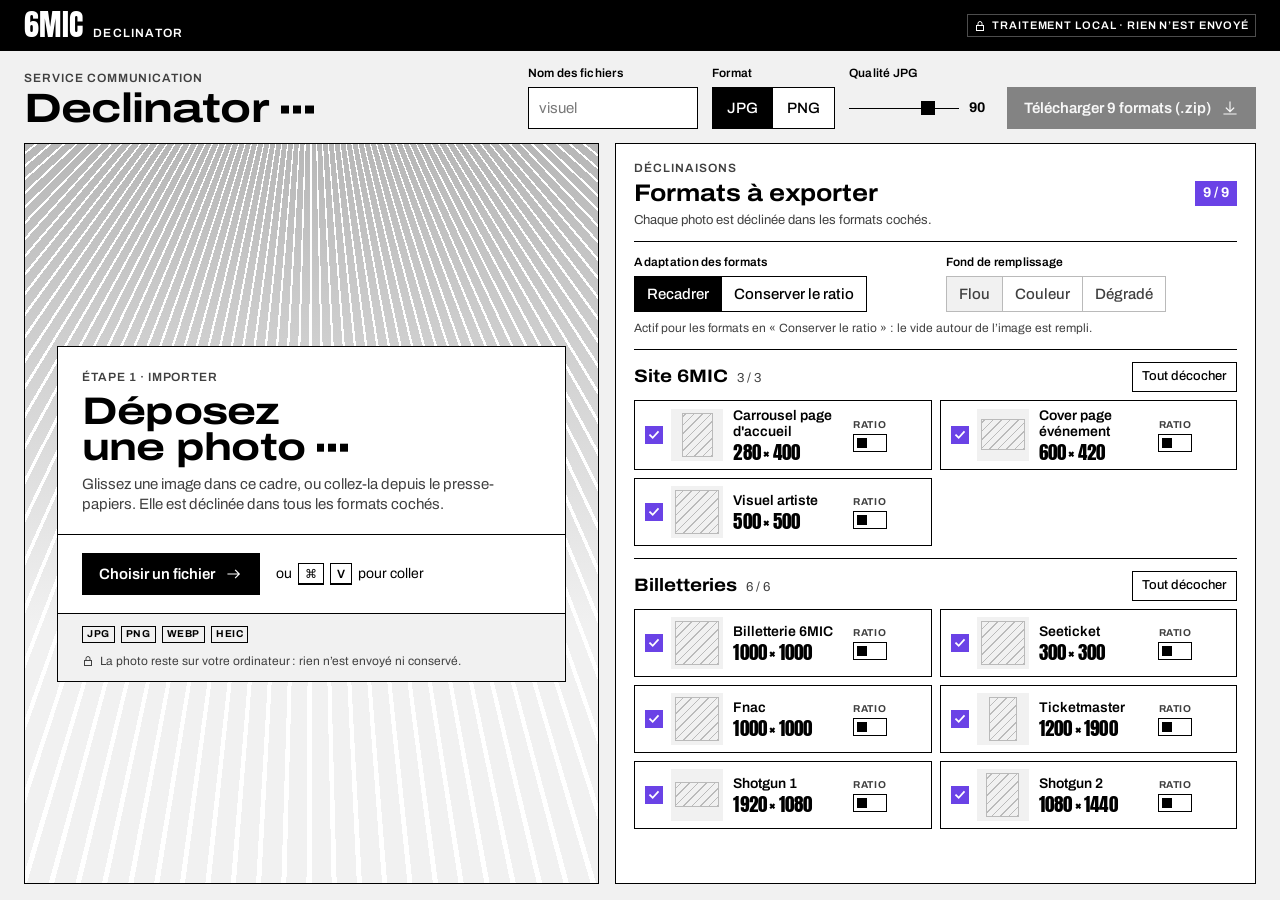
==== commit b8b4fe57: "Aperçu : interface Declinator sur le modèle de l'app Navettes (dans refonte/) - Cadre noir « 6MIC · " ====
--- a/refonte/index.html
+++ b/refonte/index.html
@@ -4,7 +4,8 @@
   <meta charset="utf-8">
   <meta name="viewport" content="width=device-width, initial-scale=1">
   <meta name="robots" content="noindex, nofollow">
-  <title>Declinator</title>
+  <meta name="color-scheme" content="light dark">
+  <title>Declinator · 6MIC</title>
   <link rel="icon" href="favicon.svg" type="image/svg+xml">
   <link rel="preload" href="fonts/archivo-latin-wdth-normal.woff2" as="font" type="font/woff2" crossorigin>
   <link rel="preload" href="fonts/anton-latin-400-normal.woff2" as="font" type="font/woff2" crossorigin>
@@ -13,207 +14,224 @@
 <body>
   <div class="app" id="app" data-state="empty" data-mode="focus">
 
-    <header class="shell">
-      <div class="brand">
-        <svg class="brand-mark" width="30" height="30" viewBox="0 0 32 32" fill="none" stroke="currentColor" stroke-width="1.5" stroke-linecap="square" aria-hidden="true"><circle cx="16" cy="16" r="9"/><path d="M16 2v5M16 25v5M2 16h5M25 16h5"/><circle cx="16" cy="16" r="3" class="brand-dot" stroke="none"/></svg>
-        <h1 class="brand-name">Declinator</h1>
-        <p class="brand-sub">Les visuels du 6MIC, déclinés pour le site et les billetteries</p>
+    <!-- Cadre noir 6MIC -->
+    <header class="bar">
+      <div class="bar-in">
+        <p class="brand"><span class="brand-6">6MIC</span><span class="brand-t">Declinator</span></p>
+        <p class="proto">
+          <svg width="12" height="12" viewBox="0 0 24 24" fill="none" stroke="currentColor" stroke-width="2" stroke-linecap="square" aria-hidden="true"><rect x="5" y="11" width="14" height="10"/><path d="M8 11V7a4 4 0 0 1 8 0v4"/></svg>
+          <span>Traitement local · rien n’est envoyé</span>
+        </p>
       </div>
-      <p class="local">
-        <svg width="16" height="16" viewBox="0 0 24 24" fill="none" stroke="currentColor" stroke-width="1.5" stroke-linecap="square" aria-hidden="true"><rect x="5" y="11" width="14" height="10"/><path d="M8 11V7a4 4 0 0 1 8 0v4"/></svg>
-        <span>Traitement local&#8239;: rien n’est envoyé</span>
-      </p>
     </header>
 
-    <div class="workspace">
-      <main class="stage" id="stage">
-
-        <!-- Aucune photo -->
-        <section class="empty moire" id="dropzone" aria-label="Ajouter une photo">
-          <div class="drop">
-            <div class="drop-icon">
-              <svg width="44" height="44" viewBox="0 0 24 24" fill="none" stroke="currentColor" stroke-width="1.5" stroke-linecap="square" aria-hidden="true"><path d="M12 16V4M7 9l5-5 5 5M4 15v5h16v-5"/></svg>
-            </div>
-            <div class="drop-title">
-              <h2 class="display">Déposez une photo</h2>
-              <span class="marker" aria-hidden="true"><i></i><i></i><i></i></span>
-            </div>
-            <p class="drop-text">Glissez une image dans ce cadre, ou collez-la depuis le presse-papiers.</p>
-            <div class="drop-actions">
-              <button class="cta" id="btn-pick" type="button">Choisir un fichier
-                <svg width="18" height="18" viewBox="0 0 24 24" fill="none" stroke="currentColor" stroke-width="1.5" stroke-linecap="square" aria-hidden="true"><path d="M4 12h15M14 7l5 5-5 5"/></svg>
+    <main class="view">
+      <div class="view-in">
+
+        <!-- Titre de page + export -->
+        <div class="top">
+          <div class="top-title">
+            <p class="eyebrow">Service communication</p>
+            <h1 class="title">Declinator<span class="mk" aria-hidden="true"><i></i><i></i><i></i></span></h1>
+          </div>
+          <div class="exportbar" role="group" aria-label="Export">
+            <div class="field field-name">
+              <label class="lbl" for="basename">Nom des fichiers</label>
+              <input class="input" type="text" id="basename" placeholder="visuel" spellcheck="false" autocomplete="off">
+            </div>
+            <div class="field">
+              <span class="lbl" id="fmt-label">Format</span>
+              <div class="seg" role="radiogroup" aria-labelledby="fmt-label">
+                <label><input type="radio" name="fmt" value="jpeg" checked><span>JPG</span></label>
+                <label><input type="radio" name="fmt" value="png"><span>PNG</span></label>
+              </div>
+            </div>
+            <div class="field" id="quality-field">
+              <label class="lbl" for="quality">Qualité JPG</label>
+              <div class="range-row">
+                <input type="range" class="range" id="quality" min="60" max="100" step="1" value="90">
+                <output class="out" id="quality-out" for="quality">90</output>
+              </div>
+            </div>
+            <div class="export">
+              <span class="export-hint" id="export-hint" hidden></span>
+              <button class="btn btn-primary btn-lg" id="btn-zip" type="button" disabled>
+                <span id="zip-label">Télécharger 9 formats (.zip)</span>
+                <svg width="18" height="18" viewBox="0 0 24 24" fill="none" stroke="currentColor" stroke-width="1.5" stroke-linecap="square" aria-hidden="true"><path d="M12 4v13M7 12l5 5 5-5M4 20h16"/></svg>
               </button>
-              <span class="paste">ou <kbd>⌘</kbd><kbd>V</kbd> pour coller</span>
-            </div>
-            <div class="chips" aria-label="Formats acceptés"><span class="chip">JPG</span><span class="chip">PNG</span><span class="chip">WebP</span><span class="chip">HEIC</span></div>
-            <p class="drop-note">
-              <svg width="16" height="16" viewBox="0 0 24 24" fill="none" stroke="currentColor" stroke-width="1.5" stroke-linecap="square" aria-hidden="true"><rect x="5" y="11" width="14" height="10"/><path d="M8 11V7a4 4 0 0 1 8 0v4"/></svg>
-              La photo reste sur votre ordinateur&#8239;: rien n’est envoyé ni conservé.
-            </p>
-          </div>
-        </section>
-
-        <!-- Photo chargée -->
-        <section class="viewer" id="viewer" hidden>
-          <div class="filebar">
-            <div class="file">
-              <canvas class="file-thumb" id="file-thumb" width="72" height="72" aria-hidden="true"></canvas>
-              <div class="file-text">
-                <p class="file-name" id="meta-name"></p>
-                <p class="file-dims" id="meta-dims"></p>
-              </div>
-            </div>
-            <div class="file-actions">
-              <button class="btn" id="btn-new" type="button">Remplacer la photo
-                <svg width="16" height="16" viewBox="0 0 24 24" fill="none" stroke="currentColor" stroke-width="1.5" stroke-linecap="square" aria-hidden="true"><path d="M4 12a8 8 0 0 1 14-5.3M20 12a8 8 0 0 1-14 5.3M18 3v4h-4M6 21v-4h4"/></svg>
-              </button>
-              <button class="icon-btn" id="btn-remove" type="button" aria-label="Retirer la photo">
-                <svg width="16" height="16" viewBox="0 0 24 24" fill="none" stroke="currentColor" stroke-width="1.5" stroke-linecap="square" aria-hidden="true"><path d="M5 5l14 14M19 5L5 19"/></svg>
-              </button>
-            </div>
-          </div>
-
-          <div class="view">
-            <div class="view-head">
-              <p class="vh-title"><span class="vh-name" id="vh-name">Point de focus</span> <span class="vh-dims" id="vh-dims"></span></p>
-              <div class="vh-tools">
-                <span class="tag" id="vh-tag">Tous les formats</span>
-                <button class="btn" id="btn-center" type="button">Remettre au centre</button>
-                <button class="btn" id="btn-auto" type="button" hidden>Recadrage automatique</button>
-                <button class="btn" id="btn-all" type="button" hidden>Tous les formats</button>
-                <button class="btn btn-light" id="btn-pick-cancel" type="button" hidden>Annuler</button>
-              </div>
-            </div>
-
-            <div class="canvas-area" id="canvas-area">
-              <div class="photo" id="photo" tabindex="0" role="application" aria-roledescription="zone de cadrage"
-                   aria-label="Photo. Cliquez ou utilisez les flèches du clavier pour placer le point de focus.">
-                <img id="photo-img" alt="" draggable="false">
-                <div class="spot" id="spot" aria-hidden="true"></div>
-                <div class="frame frame-ghost" id="frame-ghost" hidden><span class="frame-label" id="ghost-label"></span></div>
-                <div class="frame frame-edit" id="frame-edit" hidden>
-                  <span class="third third-v" style="left: 33.333%"></span>
-                  <span class="third third-v" style="left: 66.667%"></span>
-                  <span class="third third-h" style="top: 33.333%"></span>
-                  <span class="third third-h" style="top: 66.667%"></span>
-                  <span class="handle handle-nw"></span><span class="handle handle-ne"></span>
-                  <span class="handle handle-sw"></span><span class="handle handle-se"></span>
-                  <svg class="frame-target" width="28" height="28" viewBox="0 0 32 32" fill="none" stroke="#fff" stroke-width="1.5" stroke-linecap="square" aria-hidden="true"><circle cx="16" cy="16" r="7"/><path d="M16 3v6M16 23v6M3 16h6M23 16h6"/></svg>
-                </div>
-                <div class="focus" id="focus-marker" aria-hidden="true">
-                  <svg viewBox="-32 -32 64 64" width="64" height="64">
-                    <g fill="none" stroke="rgba(0,0,0,.55)" stroke-width="4"><circle r="21"/><path d="M0-31v7M0 24v7M-31 0h7M24 0h7"/></g>
-                    <g fill="none" stroke="#fff" stroke-width="2"><circle r="21"/><path d="M0-31v7M0 24v7M-31 0h7M24 0h7"/></g>
-                    <circle r="5.5" class="focus-dot" stroke="#fff" stroke-width="2"/>
-                  </svg>
-                </div>
-              </div>
-              <canvas class="fit-preview" id="fit-preview" hidden aria-label="Aperçu du format en ratio conservé"></canvas>
-              <div class="loupe" id="loupe" hidden aria-hidden="true">
-                <canvas id="loupe-canvas"></canvas>
-                <span class="loupe-hex"><span class="loupe-chip" id="loupe-chip"></span><span id="loupe-hex"></span></span>
-              </div>
-            </div>
-
-            <div class="view-foot">
-              <p class="hint" id="hint"></p>
-              <div class="nav">
-                <div class="icon-group">
-                  <button class="icon-btn" id="btn-prev" type="button" aria-label="Format précédent">
-                    <svg width="16" height="16" viewBox="0 0 24 24" fill="none" stroke="currentColor" stroke-width="1.5" stroke-linecap="square" aria-hidden="true"><path d="M15 5l-7 7 7 7"/></svg>
-                  </button>
-                  <button class="icon-btn" id="btn-next" type="button" aria-label="Format suivant">
-                    <svg width="16" height="16" viewBox="0 0 24 24" fill="none" stroke="currentColor" stroke-width="1.5" stroke-linecap="square" aria-hidden="true"><path d="M9 5l7 7-7 7"/></svg>
-                  </button>
-                </div>
-                <span class="nav-count" id="nav-count" aria-live="polite"></span>
-              </div>
-            </div>
-          </div>
-        </section>
-
-        <div class="drop-overlay" aria-hidden="true"><span>Déposez pour remplacer la photo</span></div>
-        <div class="stage-status" id="stage-status" hidden></div>
-        <input type="file" id="file-input" accept="image/*,.heic,.heif" hidden>
-      </main>
-
-      <aside class="side" aria-labelledby="side-title">
-        <div class="side-head">
-          <div class="side-title">
-            <h2 class="display-s" id="side-title">Déclinaisons</h2>
-            <span class="count" id="count"></span>
-          </div>
-          <span class="marker marker-s" aria-hidden="true"><i></i><i></i><i></i></span>
-          <p class="side-intro" id="side-intro">Chaque photo est déclinée dans les formats cochés.</p>
-        </div>
-
-        <section class="settings" aria-label="Réglages communs">
-          <div class="set">
-            <p class="label" id="all-label">Adaptation des formats</p>
-            <div class="seg" role="group" aria-labelledby="all-label">
-              <button type="button" id="all-crop" aria-pressed="true">Recadrer</button>
-              <button type="button" id="all-fit" aria-pressed="false">Conserver le ratio</button>
-            </div>
-          </div>
-          <div class="set" id="fill-set">
-            <p class="label"><span id="fill-label">Fond de remplissage</span> <span class="label-muted" id="fill-count"></span></p>
-            <div class="seg" role="radiogroup" aria-labelledby="fill-label" id="fill-seg">
-              <label><input type="radio" name="fill" value="blur" checked><span>Flou</span></label>
-              <label><input type="radio" name="fill" value="color"><span>Couleur</span></label>
-              <label><input type="radio" name="fill" value="gradient"><span>Dégradé</span></label>
-            </div>
-          </div>
-          <div class="set-wide fill-extra" id="fill-extra">
-            <div class="set-row" id="color-row">
-              <label class="swatch" title="Choisir une couleur">
-                <input type="color" id="fill-color" value="#301739" aria-label="Couleur de fond">
-                <span class="swatch-hex" id="fill-hex">#301739</span>
-              </label>
-              <button class="btn btn-sm" id="btn-pipette" type="button" disabled>
-                <svg width="16" height="16" viewBox="0 0 20 20" fill="none" stroke="currentColor" stroke-width="1.5" stroke-linecap="square" stroke-linejoin="miter" aria-hidden="true"><path d="M13.2 4.1l1.6-1.6a1.9 1.9 0 0 1 2.7 2.7l-1.6 1.6"/><path d="M10.6 4.4l5 5"/><path d="M13.6 7.4l-7.9 7.9-2.6 1.1 1.1-2.6 7.9-7.9"/></svg>
-                Pipette
-              </button>
-            </div>
-            <div class="set-row" id="gradient-row">
-              <label class="label" for="fill-length">Longueur du dégradé</label>
-              <input type="range" class="range" id="fill-length" min="20" max="100" step="5" value="60">
-              <output class="out" id="fill-length-out" for="fill-length">60&#8239;%</output>
-            </div>
-          </div>
-          <p class="set-note set-wide" id="fill-note"></p>
-        </section>
-
-        <div id="groups"></div>
-      </aside>
-    </div>
-
-    <footer class="exportbar">
-      <div class="fields">
-        <div class="field">
-          <label class="label" for="basename">Nom des fichiers</label>
-          <input class="input" type="text" id="basename" placeholder="visuel" spellcheck="false" autocomplete="off">
-        </div>
-        <div class="field">
-          <span class="label" id="fmt-label">Format</span>
-          <div class="seg" role="radiogroup" aria-labelledby="fmt-label">
-            <label><input type="radio" name="fmt" value="jpeg" checked><span>JPG</span></label>
-            <label><input type="radio" name="fmt" value="png"><span>PNG</span></label>
+            </div>
           </div>
         </div>
-        <div class="field" id="quality-field">
-          <label class="label" for="quality">Qualité</label>
-          <input type="range" class="range" id="quality" min="60" max="100" step="1" value="90">
-          <output class="out out-l" id="quality-out" for="quality">90</output>
+
+        <div class="grid">
+
+          <!-- Photo -->
+          <section class="panel stage" id="stage" aria-label="Photo">
+
+            <!-- Aucune photo -->
+            <div class="empty moire" id="dropzone">
+              <div class="drop">
+                <div class="drop-head">
+                  <p class="eyebrow">Étape 1 · Importer</p>
+                  <h2 class="drop-title">Déposez une photo<span class="mk" aria-hidden="true"><i></i><i></i><i></i></span></h2>
+                  <p class="drop-lead">Glissez une image dans ce cadre, ou collez-la depuis le presse-papiers. Elle est déclinée dans tous les formats cochés.</p>
+                </div>
+                <div class="drop-actions">
+                  <button class="btn btn-primary btn-lg" id="btn-pick" type="button">Choisir un fichier
+                    <svg width="18" height="18" viewBox="0 0 24 24" fill="none" stroke="currentColor" stroke-width="1.5" stroke-linecap="square" aria-hidden="true"><path d="M4 12h15M14 7l5 5-5 5"/></svg>
+                  </button>
+                  <span class="paste">ou <kbd>⌘</kbd><kbd>V</kbd> pour coller</span>
+                </div>
+                <div class="drop-foot">
+                  <span class="chips" aria-label="Formats acceptés"><span class="chip chip-line">JPG</span><span class="chip chip-line">PNG</span><span class="chip chip-line">WebP</span><span class="chip chip-line">HEIC</span></span>
+                  <span class="drop-note">
+                    <svg width="12" height="12" viewBox="0 0 24 24" fill="none" stroke="currentColor" stroke-width="2" stroke-linecap="square" aria-hidden="true"><rect x="5" y="11" width="14" height="10"/><path d="M8 11V7a4 4 0 0 1 8 0v4"/></svg>
+                    La photo reste sur votre ordinateur&#8239;: rien n’est envoyé ni conservé.
+                  </span>
+                </div>
+              </div>
+            </div>
+
+            <!-- Photo chargée -->
+            <div class="viewer" id="viewer" hidden>
+              <div class="filebar">
+                <div class="file">
+                  <canvas class="file-thumb" id="file-thumb" width="72" height="72" aria-hidden="true"></canvas>
+                  <p class="file-text"><span class="file-name" id="meta-name"></span> <span class="file-dims" id="meta-dims"></span></p>
+                </div>
+                <div class="file-actions">
+                  <button class="btn sm" id="btn-new" type="button">Remplacer la photo
+                    <svg width="14" height="14" viewBox="0 0 24 24" fill="none" stroke="currentColor" stroke-width="1.5" stroke-linecap="square" aria-hidden="true"><path d="M4 12a8 8 0 0 1 14-5.3M20 12a8 8 0 0 1-14 5.3M18 3v4h-4M6 21v-4h4"/></svg>
+                  </button>
+                  <button class="icon-btn sm" id="btn-remove" type="button" aria-label="Retirer la photo" title="Retirer la photo">
+                    <svg width="14" height="14" viewBox="0 0 24 24" fill="none" stroke="currentColor" stroke-width="1.5" stroke-linecap="square" aria-hidden="true"><path d="M5 5l14 14M19 5L5 19"/></svg>
+                  </button>
+                </div>
+              </div>
+
+              <div class="view-head">
+                <div class="vh-text">
+                  <p class="vh-eyebrow">
+                    <button class="back" id="btn-all" type="button" hidden>
+                      <svg width="12" height="12" viewBox="0 0 24 24" fill="none" stroke="currentColor" stroke-width="2" stroke-linecap="square" aria-hidden="true"><path d="M20 12H5M10 7l-5 5 5 5"/></svg>Tous les formats
+                    </button>
+                    <span class="vh-kicker" id="vh-kicker">Tous les formats</span>
+                    <span class="chip chip-line" id="vh-tag" hidden></span>
+                  </p>
+                  <h2 class="vh-title"><span class="vh-name" id="vh-name">Point de focus</span> <span class="vh-dims" id="vh-dims"></span></h2>
+                </div>
+                <div class="vh-tools">
+                  <button class="btn sm" id="btn-center" type="button">Remettre au centre</button>
+                  <button class="btn sm" id="btn-auto" type="button" hidden>Recadrage automatique</button>
+                  <button class="btn sm" id="btn-pick-cancel" type="button" hidden>Annuler</button>
+                </div>
+              </div>
+
+              <div class="well">
+                <div class="canvas-area" id="canvas-area">
+                  <div class="photo" id="photo" tabindex="0" role="application" aria-roledescription="zone de cadrage"
+                       aria-label="Photo. Cliquez ou utilisez les flèches du clavier pour placer le point de focus.">
+                    <img id="photo-img" alt="" draggable="false">
+                    <div class="spot" id="spot" aria-hidden="true"></div>
+                    <div class="frame frame-ghost" id="frame-ghost" hidden><span class="frame-label" id="ghost-label"></span></div>
+                    <div class="frame frame-edit" id="frame-edit" hidden>
+                      <span class="third third-v" style="left: 33.333%"></span>
+                      <span class="third third-v" style="left: 66.667%"></span>
+                      <span class="third third-h" style="top: 33.333%"></span>
+                      <span class="third third-h" style="top: 66.667%"></span>
+                      <span class="handle handle-nw"></span><span class="handle handle-ne"></span>
+                      <span class="handle handle-sw"></span><span class="handle handle-se"></span>
+                      <svg class="frame-target" width="28" height="28" viewBox="0 0 32 32" fill="none" stroke="#fff" stroke-width="1.5" stroke-linecap="square" aria-hidden="true"><circle cx="16" cy="16" r="7"/><path d="M16 3v6M16 23v6M3 16h6M23 16h6"/></svg>
+                    </div>
+                    <div class="focus" id="focus-marker" aria-hidden="true">
+                      <svg viewBox="-32 -32 64 64" width="64" height="64">
+                        <g fill="none" stroke="rgba(0,0,0,.55)" stroke-width="4"><circle r="21"/><path d="M0-31v7M0 24v7M-31 0h7M24 0h7"/></g>
+                        <g fill="none" stroke="#fff" stroke-width="2"><circle r="21"/><path d="M0-31v7M0 24v7M-31 0h7M24 0h7"/></g>
+                        <rect x="-5.5" y="-5.5" width="11" height="11" class="focus-dot" stroke="#fff" stroke-width="2"/>
+                      </svg>
+                    </div>
+                  </div>
+                  <canvas class="fit-preview" id="fit-preview" hidden aria-label="Aperçu du format en ratio conservé"></canvas>
+                  <div class="loupe" id="loupe" hidden aria-hidden="true">
+                    <canvas id="loupe-canvas"></canvas>
+                    <span class="loupe-hex"><span class="loupe-chip" id="loupe-chip"></span><span id="loupe-hex"></span></span>
+                  </div>
+                </div>
+              </div>
+
+              <div class="view-foot">
+                <p class="hint" id="hint"></p>
+                <div class="nav">
+                  <div class="icon-group">
+                    <button class="icon-btn sm" id="btn-prev" type="button" aria-label="Format précédent">
+                      <svg width="14" height="14" viewBox="0 0 24 24" fill="none" stroke="currentColor" stroke-width="1.5" stroke-linecap="square" aria-hidden="true"><path d="M15 5l-7 7 7 7"/></svg>
+                    </button>
+                    <button class="icon-btn sm" id="btn-next" type="button" aria-label="Format suivant">
+                      <svg width="14" height="14" viewBox="0 0 24 24" fill="none" stroke="currentColor" stroke-width="1.5" stroke-linecap="square" aria-hidden="true"><path d="M9 5l7 7-7 7"/></svg>
+                    </button>
+                  </div>
+                  <span class="nav-count" id="nav-count" aria-live="polite"></span>
+                </div>
+              </div>
+            </div>
+
+            <div class="drop-overlay" aria-hidden="true"><span>Déposez pour remplacer la photo</span></div>
+            <div class="stage-status" id="stage-status" hidden></div>
+            <input type="file" id="file-input" accept="image/*,.heic,.heif" hidden>
+          </section>
+
+          <!-- Déclinaisons -->
+          <aside class="panel side" aria-labelledby="side-title">
+            <div class="side-head">
+              <div class="ed-head">
+                <p class="eyebrow">Déclinaisons</p>
+                <h2 class="ed-title" id="side-title">Formats à exporter</h2>
+              </div>
+              <span class="count" id="count"></span>
+            </div>
+            <p class="hint side-intro" id="side-intro">Chaque photo est déclinée dans les formats cochés.</p>
+
+            <section class="settings" aria-label="Réglages communs">
+              <div class="field">
+                <span class="lbl" id="all-label">Adaptation des formats</span>
+                <div class="seg" role="group" aria-labelledby="all-label">
+                  <button type="button" id="all-crop" aria-pressed="true">Recadrer</button>
+                  <button type="button" id="all-fit" aria-pressed="false">Conserver le ratio</button>
+                </div>
+              </div>
+              <div class="field" id="fill-set">
+                <span class="lbl"><span id="fill-label">Fond de remplissage</span> <span class="lbl-muted" id="fill-count"></span></span>
+                <div class="seg" role="radiogroup" aria-labelledby="fill-label" id="fill-seg">
+                  <label><input type="radio" name="fill" value="blur" checked><span>Flou</span></label>
+                  <label><input type="radio" name="fill" value="color"><span>Couleur</span></label>
+                  <label><input type="radio" name="fill" value="gradient"><span>Dégradé</span></label>
+                </div>
+              </div>
+              <div class="set-wide fill-extra" id="fill-extra">
+                <div class="set-row" id="color-row">
+                  <label class="swatch" title="Choisir une couleur">
+                    <input type="color" id="fill-color" value="#301739" aria-label="Couleur de fond">
+                    <span class="swatch-hex" id="fill-hex">#301739</span>
+                  </label>
+                  <button class="btn sm" id="btn-pipette" type="button" disabled>
+                    <svg width="16" height="16" viewBox="0 0 20 20" fill="none" stroke="currentColor" stroke-width="1.5" stroke-linecap="square" stroke-linejoin="miter" aria-hidden="true"><path d="M13.2 4.1l1.6-1.6a1.9 1.9 0 0 1 2.7 2.7l-1.6 1.6"/><path d="M10.6 4.4l5 5"/><path d="M13.6 7.4l-7.9 7.9-2.6 1.1 1.1-2.6 7.9-7.9"/></svg>
+                    Pipette
+                  </button>
+                </div>
+                <div class="set-row" id="gradient-row">
+                  <label class="lbl" for="fill-length">Longueur du dégradé</label>
+                  <input type="range" class="range" id="fill-length" min="20" max="100" step="5" value="60">
+                  <output class="out" id="fill-length-out" for="fill-length">60&#8239;%</output>
+                </div>
+              </div>
+              <p class="set-note set-wide" id="fill-note"></p>
+            </section>
+
+            <div class="groups" id="groups"></div>
+          </aside>
         </div>
       </div>
-      <div class="export">
-        <span class="export-hint" id="export-hint" hidden></span>
-        <button class="cta" id="btn-zip" type="button" disabled>
-          <span id="zip-label">Télécharger 9 formats (.zip)</span>
-          <svg width="18" height="18" viewBox="0 0 24 24" fill="none" stroke="currentColor" stroke-width="1.5" stroke-linecap="square" aria-hidden="true"><path d="M12 4v13M7 12l5 5 5-5M4 20h16"/></svg>
-        </button>
-      </div>
-    </footer>
+    </main>
   </div>
 
   <div class="toast" id="toast" role="status" aria-live="polite"></div>
--- a/refonte/css/app.css
+++ b/refonte/css/app.css
@@ -1,4 +1,6 @@
-/* Declinator — habillage 6MIC (design system 6MIC : noir et blanc, angles vifs, filets 1px, violet) */
+/* Declinator — design 6MIC, sur le modèle de l'app Navettes :
+   cadre noir en barre haute, page gris clair, panneaux blancs à filet noir 1px,
+   angles vifs, aucune ombre, violet pour la sélection. Thème sombre automatique. */
 
 /* ---------- Polices (hébergées dans l'app : aucun appel externe) ---------- */
 @font-face {
@@ -38,349 +40,366 @@
   unicode-range: U+0100-02BA, U+02BD-02C5, U+02C7-02CC, U+02CE-02D7, U+02DD-02FF, U+0304, U+0308, U+0329, U+1D00-1DBF, U+1E00-1E9F, U+1EF2-1EFF, U+2020, U+20A0-20AB, U+20AD-20C0, U+2113, U+2C60-2C7F, U+A720-A7FF;
 }
 
-/* ---------- Jetons du design system 6MIC ---------- */
+/* ---------- Jetons (mêmes valeurs que l'app Navettes) ---------- */
 :root {
-  --shell: #000000;
-  --on-shell: #ffffff;
-  --surface: #ffffff;
-  --surface-mist: #f1f1f1;
-  --surface-mist-deep: #b7b7b7;
-  --texture-line: #ffffff;
-  --ink: #000000;
-  --ink-muted: #404040;
-  --ink-soft: #6b6b6b;
-  --on-dark-muted: #bdbdbd;
-  --rule: #000000;
-  --rule-soft: #bababa;
-  --rule-dark: #404040;
-  --violet: #8e63ff;
-  --violet-deep: #6a42e6;
-  --alert: #dc2626;
-  --focus-ring: #6a42e6;
-  --font-sans: 'owners', 'Archivo', 'Helvetica Neue', Arial, sans-serif;
-  --font-condensed: 'zuume-cut', 'Anton', 'Impact', 'Arial Narrow', sans-serif;
+  --shell: #000; --on-shell: #fff; --shell-line: rgba(255, 255, 255, .3);
+  --surface: #fff; --mist: #f1f1f1; --mist-deep: #b7b7b7; --texture: #fff;
+  --ink: #000; --muted: #404040; --rule: #000; --rule-soft: #bababa;
+  --violet: #8e63ff; --hl: #6a42e6; --on-hl: #fff;
+  --danger: #b91c1c; --on-danger: #fff;
+  --focus: #6a42e6;
+  --well: #000;
+  --check: url("data:image/svg+xml,%3Csvg xmlns='http://www.w3.org/2000/svg' viewBox='0 0 16 16'%3E%3Cpath d='M3.5 8.2l3 3 6-6.6' fill='none' stroke='%23fff' stroke-width='2' stroke-linecap='square'/%3E%3C/svg%3E");
+  --f-sans: 'owners', 'Archivo', 'Helvetica Neue', Arial, sans-serif;
+  --f-cond: 'zuume-cut', 'Anton', Impact, 'Arial Narrow', sans-serif;
+  color-scheme: light;
+}
+@media (prefers-color-scheme: dark) {
+  :root:not([data-theme="light"]) {
+    --surface: #0b0a0d; --mist: #17151b; --mist-deep: #2a2730; --texture: #3d3946;
+    --ink: #fff; --muted: #bdbdbd; --rule: #fff; --rule-soft: #4a4650;
+    --hl: #b39cff; --on-hl: #0b0a0d; --danger: #f87171; --on-danger: #0b0a0d; --focus: #b39cff;
+    --check: url("data:image/svg+xml,%3Csvg xmlns='http://www.w3.org/2000/svg' viewBox='0 0 16 16'%3E%3Cpath d='M3.5 8.2l3 3 6-6.6' fill='none' stroke='%230b0a0d' stroke-width='2' stroke-linecap='square'/%3E%3C/svg%3E");
+    color-scheme: dark;
+  }
+}
+:root[data-theme="dark"] {
+  --surface: #0b0a0d; --mist: #17151b; --mist-deep: #2a2730; --texture: #3d3946;
+  --ink: #fff; --muted: #bdbdbd; --rule: #fff; --rule-soft: #4a4650;
+  --hl: #b39cff; --on-hl: #0b0a0d; --danger: #f87171; --on-danger: #0b0a0d; --focus: #b39cff;
+  --check: url("data:image/svg+xml,%3Csvg xmlns='http://www.w3.org/2000/svg' viewBox='0 0 16 16'%3E%3Cpath d='M3.5 8.2l3 3 6-6.6' fill='none' stroke='%230b0a0d' stroke-width='2' stroke-linecap='square'/%3E%3C/svg%3E");
+  color-scheme: dark;
 }
 
 *, *::before, *::after { box-sizing: border-box; }
 [hidden] { display: none !important; }
-
-html, body { height: 100%; margin: 0; }
+html, body { margin: 0; }
 body {
+  background: var(--mist);
+  color: var(--ink);
+  font-family: var(--f-sans);
+  font-size: 15px;
+  line-height: 1.35;
+  font-synthesis: none;
+  -webkit-font-smoothing: antialiased;
+  -moz-osx-font-smoothing: grayscale;
+}
+button, input, output, kbd { font: inherit; color: inherit; }
+button { cursor: pointer; }
+p { margin: 0; }
+:focus-visible { outline: 2px solid var(--focus); outline-offset: 2px; }
+
+.app {
+  display: grid;
+  grid-template-rows: auto minmax(0, 1fr);
+  height: 100vh;
+  height: 100dvh;
+}
+
+/* ---------- Typographie ---------- */
+.eyebrow { margin: 0; font-size: 12px; font-weight: 600; letter-spacing: .08em; text-transform: uppercase; color: var(--muted); }
+.lbl { font-size: 12px; font-weight: 600; letter-spacing: .02em; }
+.lbl-muted { font-weight: 400; color: var(--muted); }
+.hint { font-size: 13px; color: var(--muted); max-width: 70ch; }
+
+/* Marqueur 6MIC : trois carrés à la taille du texte */
+.mk { display: inline-flex; gap: 4px; vertical-align: middle; margin-left: .3em; transform: translateY(-.06em); }
+.mk i { display: block; width: .2em; height: .2em; background: currentColor; }
+
+/* ---------- Contrôles ---------- */
+.btn {
+  display: inline-flex;
+  align-items: center;
+  justify-content: center;
+  gap: 6px;
+  min-height: 36px;
+  padding: 7px 12px;
+  border: 1px solid var(--rule);
+  border-radius: 0;
   background: var(--surface);
   color: var(--ink);
-  font: 400 15px/1.35 var(--font-sans);
-  font-stretch: 112.5%;
-  -webkit-font-smoothing: antialiased;
-  -moz-osx-font-smoothing: grayscale;
-}
-button, input, output, kbd { font: inherit; color: inherit; font-stretch: inherit; }
-p { margin: 0; }
-:focus-visible { outline: 2px solid var(--focus-ring); outline-offset: 2px; }
-.app[data-state="ready"] .stage :focus-visible { outline-color: var(--on-shell); }
-
-.app {
-  display: grid;
-  grid-template-rows: auto minmax(0, 1fr) auto;
-  height: 100vh;
-  height: 100dvh;
-}
-
-/* ---------- Typographie ---------- */
-.display {
-  margin: 0;
-  font: 700 48px/1 var(--font-sans);
-  font-stretch: 100%;
-  letter-spacing: -0.015em;
-}
-.display-s {
-  margin: 0;
-  font: 700 40px/1 var(--font-sans);
-  font-stretch: 125%;
-  letter-spacing: -0.01em;
-}
-.label { margin: 0; font: 600 12px/1.3 var(--font-sans); font-stretch: 112.5%; color: var(--ink); }
-.label-muted { font-weight: 400; color: var(--ink-muted); }
-
-/* Marqueur de section : trois carrés noirs */
-.marker { display: inline-flex; gap: 4px; }
-.marker i { display: block; width: 20px; height: 14px; background: currentColor; }
-.marker-s i { width: 14px; height: 10px; }
-
-/* ---------- Boutons et champs ---------- */
-.cta {
-  display: inline-flex;
-  align-items: center;
-  gap: 10px;
-  height: 48px;
-  padding: 0 20px;
-  border: 1px solid var(--ink);
-  border-radius: 0;
-  background: var(--ink);
-  color: var(--surface);
-  font: 700 16px/1 var(--font-sans);
-  font-stretch: 125%;
+  font-weight: 500;
+  line-height: 1.2;
+  text-align: center;
   white-space: nowrap;
-  cursor: pointer;
-}
-.cta:hover:not(:disabled) { background: var(--violet-deep); border-color: var(--violet-deep); }
-.cta:disabled { background: var(--surface-mist); border-color: var(--rule-soft); color: var(--ink-soft); cursor: not-allowed; }
-
-.btn {
-  display: inline-flex;
-  align-items: center;
-  gap: 8px;
-  height: 36px;
-  padding: 0 12px;
-  border: 1px solid currentColor;
-  border-radius: 0;
-  background: transparent;
-  font: 500 15px/1 var(--font-sans);
-  font-stretch: 112.5%;
-  white-space: nowrap;
-  cursor: pointer;
-}
-.btn:hover:not(:disabled) { background: var(--ink); color: var(--surface); border-color: var(--ink); }
+}
+.btn:hover:not(:disabled) { background: var(--mist); }
+.btn[aria-pressed="true"] { background: var(--ink); color: var(--surface); }
 .btn:disabled { opacity: .45; cursor: not-allowed; }
-.btn-sm { height: 32px; padding: 0 10px; font-size: 13px; }
-.btn[aria-pressed="true"] { background: var(--ink); color: var(--surface); }
-.btn-light { background: var(--surface); color: var(--ink); border-color: var(--surface); }
+.btn.sm { min-height: 32px; padding: 5px 10px; font-size: 13px; }
+.btn-primary { background: var(--ink); border-color: var(--ink); color: var(--surface); }
+.btn-primary:hover:not(:disabled) { background: var(--ink); text-decoration: underline; text-underline-offset: 3px; }
+.btn-lg { min-height: 42px; padding: 9px 16px; font-weight: 600; gap: 10px; }
 
 .icon-btn {
   display: inline-grid;
   place-items: center;
+  flex: none;
   width: 36px;
   height: 36px;
   padding: 0;
-  border: 1px solid currentColor;
+  border: 1px solid var(--rule);
   border-radius: 0;
-  background: transparent;
-  cursor: pointer;
-  flex: none;
-}
-.icon-btn:hover:not(:disabled) { background: var(--ink); color: var(--surface); border-color: var(--ink); }
+  background: var(--surface);
+  color: var(--ink);
+}
+.icon-btn.sm { width: 32px; height: 32px; }
+.icon-btn:hover:not(:disabled) { background: var(--mist); }
 .icon-btn:disabled { opacity: .35; cursor: not-allowed; }
 .icon-group { display: inline-flex; }
 .icon-group .icon-btn + .icon-btn { border-left: 0; }
 
 /* Contrôle segmenté (boutons ou radios) */
-.seg { display: inline-flex; flex-wrap: wrap; border: 1px solid var(--ink); background: var(--surface); align-self: flex-start; }
+.seg { display: inline-flex; flex-wrap: wrap; width: max-content; max-width: 100%; border: 1px solid var(--rule); background: var(--surface); }
 .seg > button, .seg > label > span {
   display: inline-flex;
   align-items: center;
-  height: 36px;
-  padding: 0 14px;
+  gap: 6px;
+  min-height: 34px;
+  padding: 6px 12px;
   border: 0;
-  border-left: 1px solid var(--ink);
+  border-left: 1px solid var(--rule);
   border-radius: 0;
-  background: transparent;
+  background: var(--surface);
   color: var(--ink);
-  font: 500 14px/1 var(--font-sans);
-  font-stretch: 112.5%;
+  font-weight: 500;
+  line-height: 1.2;
+  white-space: nowrap;
   cursor: pointer;
-  white-space: nowrap;
 }
 .seg > button:first-child, .seg > label:first-child > span { border-left: 0; }
 .seg > label { position: relative; display: inline-flex; }
 .seg > label > input { position: absolute; inset: 0; width: 100%; height: 100%; margin: 0; opacity: 0; cursor: pointer; }
-.seg > button:hover, .seg > label:hover > span { background: var(--surface-mist); }
+.seg > button:hover, .seg > label:hover > span { background: var(--mist); }
 .seg > button[aria-pressed="true"], .seg > label > input:checked + span { background: var(--ink); color: var(--surface); }
-.seg > label > input:focus-visible + span { outline: 2px solid var(--focus-ring); outline-offset: 2px; position: relative; z-index: 1; }
+.seg > label > input:focus-visible + span { outline: 2px solid var(--focus); outline-offset: 2px; position: relative; z-index: 1; }
 .seg.is-off { border-color: var(--rule-soft); }
-.seg.is-off > label > span { color: var(--ink-soft); border-color: var(--rule-soft); cursor: not-allowed; background: transparent; }
+.seg.is-off > label > span { color: var(--muted); border-color: var(--rule-soft); background: transparent; cursor: not-allowed; }
 .seg.is-off > label > input { cursor: not-allowed; }
-.seg.is-off > label > input:checked + span { background: var(--surface-mist); color: var(--ink-muted); }
+.seg.is-off > label > input:checked + span { background: var(--mist); color: var(--muted); }
 
 .check {
   appearance: none;
   -webkit-appearance: none;
   flex: none;
-  width: 20px;
-  height: 20px;
+  width: 18px;
+  height: 18px;
   margin: 0;
-  border: 1px solid var(--ink);
+  border: 1px solid var(--rule);
   border-radius: 0;
-  background: var(--surface);
+  background: var(--surface) center / 14px no-repeat;
   cursor: pointer;
 }
-.check:checked { background: var(--ink); box-shadow: inset 0 0 0 4px var(--surface); }
+.check:checked { background-color: var(--hl); background-image: var(--check); border-color: var(--hl); }
 
 .switch {
   appearance: none;
   -webkit-appearance: none;
   position: relative;
   flex: none;
-  width: 36px;
-  height: 20px;
+  width: 34px;
+  height: 18px;
   margin: 0;
-  border: 1px solid var(--ink);
+  border: 1px solid var(--rule);
   border-radius: 0;
   background: var(--surface);
   cursor: pointer;
 }
-.switch::after { content: ''; position: absolute; top: 3px; left: 3px; width: 12px; height: 12px; background: var(--ink); transition: left .12s ease; }
-.switch:checked { background: var(--violet-deep); border-color: var(--violet-deep); }
-.switch:checked::after { left: 19px; background: var(--surface); }
+.switch::after { content: ''; position: absolute; top: 3px; left: 3px; width: 10px; height: 10px; background: var(--ink); transition: left .12s ease; }
+.switch:checked { background: var(--hl); border-color: var(--hl); }
+.switch:checked::after { left: 19px; background: var(--on-hl); }
 
 .input {
-  height: 40px;
   width: 200px;
-  padding: 0 12px;
-  border: 1px solid var(--ink);
+  height: 42px;
+  padding: 8px 10px;
+  border: 1px solid var(--rule);
   border-radius: 0;
   background: var(--surface);
-  font: 400 15px/1 var(--font-sans);
-  font-stretch: 112.5%;
-}
-.input:focus-visible { outline-offset: 2px; }
-
-.range { appearance: none; -webkit-appearance: none; width: 150px; height: 20px; margin: 0; background: transparent; cursor: pointer; }
+  color: var(--ink);
+}
+.input::placeholder { color: var(--muted); opacity: .7; }
+
+.range { appearance: none; -webkit-appearance: none; width: 140px; height: 20px; margin: 0; background: transparent; cursor: pointer; }
 .range::-webkit-slider-runnable-track { height: 1px; background: var(--ink); }
-.range::-webkit-slider-thumb { -webkit-appearance: none; width: 16px; height: 16px; margin-top: -8px; border: 0; border-radius: 0; background: var(--ink); }
+.range::-webkit-slider-thumb { -webkit-appearance: none; width: 14px; height: 14px; margin-top: -7px; border: 0; border-radius: 0; background: var(--ink); }
 .range::-moz-range-track { height: 1px; background: var(--ink); }
-.range::-moz-range-thumb { width: 16px; height: 16px; border: 0; border-radius: 0; background: var(--ink); }
+.range::-moz-range-thumb { width: 14px; height: 14px; border: 0; border-radius: 0; background: var(--ink); }
 .range:disabled { opacity: .4; cursor: not-allowed; }
-.out { min-width: 4.5ch; font: 700 14px/1 var(--font-sans); font-stretch: 125%; font-variant-numeric: tabular-nums; }
-.out-l { font-size: 15px; min-width: 3ch; }
-
-.tag {
+.out { min-width: 3ch; font-weight: 700; font-size: 14px; font-variant-numeric: tabular-nums; white-space: nowrap; }
+
+/* Étiquettes (chips du design system) */
+.chip {
   display: inline-flex;
   align-items: center;
-  height: 26px;
-  padding: 0 8px;
-  border: 1px solid currentColor;
-  font: 600 12px/1 var(--font-sans);
-  font-stretch: 112.5%;
+  gap: 4px;
+  max-width: 100%;
+  padding: 2px 5px;
+  font-size: 10px;
+  font-weight: 700;
+  letter-spacing: .06em;
+  line-height: 1.25;
+  text-transform: uppercase;
   white-space: nowrap;
-}
+  vertical-align: middle;
+}
+.chip-line { box-shadow: inset 0 0 0 1px var(--rule); }
+.chip-violet, .chip.tag-manual { background: var(--hl); color: var(--on-hl); box-shadow: none; }
+.chip-noir { background: var(--ink); color: var(--surface); }
 
 kbd {
   display: inline-flex;
   align-items: center;
   height: 22px;
   padding: 0 6px;
-  border: 1px solid var(--ink);
+  border: 1px solid var(--rule);
   border-bottom-width: 2px;
-  font: 600 12px/1 var(--font-sans);
-}
-
-/* ---------- En-tête ---------- */
-.shell {
+  font-size: 12px;
+  font-weight: 600;
+}
+
+/* ---------- Cadre noir ---------- */
+.bar { background: var(--shell); color: var(--on-shell); }
+.bar :focus-visible { outline-color: var(--on-shell); }
+.bar-in {
   display: flex;
   flex-wrap: wrap;
   align-items: center;
-  justify-content: space-between;
-  gap: 12px 24px;
-  min-height: 64px;
-  padding: 12px 32px;
-  background: var(--shell);
-  color: var(--on-shell);
-}
-.brand { display: flex; align-items: center; gap: 10px 16px; min-width: 0; }
-.brand-mark { flex: none; }
-.brand-dot { fill: var(--violet); }
-.brand-name {
-  margin: 0;
-  font: 400 30px/1 var(--font-condensed);
-  letter-spacing: .02em;
+  gap: 10px 20px;
+  max-width: 1744px;
+  margin-inline: auto;
+  padding: 10px 32px;
+}
+.brand { display: flex; align-items: baseline; gap: 10px; }
+.brand-6 { font-family: var(--f-cond); font-size: 30px; line-height: 1; letter-spacing: .01em; }
+.brand-t { font-size: 12px; font-weight: 600; letter-spacing: .1em; text-transform: uppercase; }
+.proto {
+  display: inline-flex;
+  align-items: center;
+  gap: 6px;
+  margin-left: auto;
+  padding: 3px 6px;
+  border: 1px solid var(--shell-line);
+  font-size: 11px;
+  font-weight: 600;
+  letter-spacing: .08em;
   text-transform: uppercase;
-}
-.brand-sub {
-  padding-left: 16px;
-  border-left: 1px solid var(--on-shell);
-  font: 400 14px/1.3 var(--font-sans);
-  font-stretch: 112.5%;
   white-space: nowrap;
-  overflow: hidden;
-  text-overflow: ellipsis;
-}
-.local { display: flex; align-items: center; gap: 8px; font: 500 13px/1 var(--font-sans); white-space: nowrap; }
-
-/* ---------- Espace de travail ---------- */
-.workspace {
+}
+
+/* ---------- Page ---------- */
+.view { display: flex; min-height: 0; padding: 20px 32px; }
+.view-in {
+  flex: 1;
+  width: 100%;
+  max-width: 1680px;
+  min-height: 0;
+  margin-inline: auto;
   display: grid;
-  grid-template-columns: minmax(0, 1fr) clamp(560px, 54vw, 860px);
+  grid-template-rows: auto minmax(0, 1fr);
+  gap: 18px;
+}
+.top { display: flex; flex-wrap: wrap; align-items: flex-end; justify-content: space-between; gap: 14px 32px; }
+.title {
+  margin: 4px 0 0;
+  font-size: clamp(34px, 3.9vw, 56px);
+  font-weight: 700;
+  font-stretch: 125%;
+  letter-spacing: -.02em;
+  line-height: .95;
+}
+
+/* Export (à droite du titre) */
+.exportbar { display: flex; flex-wrap: wrap; align-items: flex-end; gap: 12px 20px; }
+.field { display: grid; gap: 6px; min-width: 0; }
+.field.is-disabled { opacity: .45; }
+.exportbar .seg > label > span { min-height: 40px; padding-inline: 14px; }
+.range-row { display: flex; align-items: center; gap: 10px; height: 42px; }
+.export { display: flex; flex-wrap: wrap; align-items: center; gap: 12px; }
+.export-hint { font-size: 13px; color: var(--muted); }
+
+.grid {
+  display: grid;
+  grid-template-columns: minmax(0, 1fr) clamp(600px, 50%, 760px);
+  gap: 20px;
   min-height: 0;
 }
-.stage { position: relative; display: flex; flex-direction: column; min-width: 0; min-height: 0; }
-.app[data-state="ready"] .stage { background: var(--shell); color: var(--on-shell); }
-
-/* Fond moiré du design system */
+.panel { min-width: 0; min-height: 0; border: 1px solid var(--rule); background: var(--surface); }
+
+/* ---------- Panneau photo ---------- */
+.stage { position: relative; display: flex; flex-direction: column; }
+
+/* Aucune photo : fond moiré + carte d'accueil */
 .moire {
-  position: relative;
-  isolation: isolate;
-  overflow: hidden;
-  background: linear-gradient(180deg, var(--surface-mist) 0%, var(--surface-mist-deep) 18%, var(--surface-mist) 45%, var(--surface) 100%);
-}
-.moire::before, .moire::after {
-  content: '';
-  position: absolute;
-  z-index: -1;
-  top: 0;
-  width: 55%;
-  height: 420px;
-  pointer-events: none;
-  -webkit-mask-image: linear-gradient(180deg, #000 0%, #000 35%, transparent 100%);
-  mask-image: linear-gradient(180deg, #000 0%, #000 35%, transparent 100%);
-}
-.moire::before { left: 0; background: repeating-conic-gradient(from 95deg at 0% 0%, var(--texture-line) 0deg .45deg, transparent .45deg 1.3deg); clip-path: polygon(0 0, 100% 0, 100% 10%, 6% 40%, 0 100%); }
-.moire::after { right: 0; background: repeating-conic-gradient(from 175deg at 100% 0%, var(--texture-line) 0deg .45deg, transparent .45deg 1.3deg); clip-path: polygon(0 0, 100% 0, 100% 75%, 85% 30%); }
-
-/* ---------- Aucune photo ---------- */
-.empty { flex: 1; display: flex; align-items: center; justify-content: center; padding: 48px 32px; min-height: 0; }
-.drop {
-  width: 100%;
-  max-width: 720px;
-  display: flex;
-  flex-direction: column;
-  align-items: center;
-  gap: 24px;
-  padding: 56px 48px;
-  border: 1px dashed var(--ink);
-  background: rgba(255, 255, 255, .72);
-  text-align: center;
-  transition: background-color .15s ease, border-color .15s ease;
-}
-.app.is-dragging[data-state="empty"] .drop { border: 2px dashed var(--violet-deep); background: rgba(255, 255, 255, .92); }
-.drop-icon { display: grid; place-items: center; width: 88px; height: 88px; background: var(--ink); color: var(--surface); }
-.drop-title { display: flex; flex-direction: column; align-items: center; gap: 12px; }
-.drop-text { max-width: 440px; font: 400 18px/1.4 var(--font-sans); font-stretch: 112.5%; }
-.drop-actions { display: flex; flex-wrap: wrap; align-items: center; justify-content: center; gap: 16px; }
-.paste { display: inline-flex; align-items: center; gap: 6px; font: 500 14px/1 var(--font-sans); }
-.chips { display: flex; flex-wrap: wrap; justify-content: center; gap: 6px; width: 100%; padding-top: 20px; border-top: 1px solid var(--ink); }
-.chip { display: inline-flex; align-items: center; height: 24px; padding: 0 8px; border: 1px solid var(--ink); font: 600 12px/1 var(--font-sans); }
-.drop-note { display: flex; align-items: center; gap: 8px; font: 400 13px/1.35 var(--font-sans); color: var(--ink-muted); }
-
-/* ---------- Photo chargée ---------- */
+  background-color: var(--mist);
+  background-image: repeating-conic-gradient(from 180deg at 50% -30%, var(--texture) 0deg .3deg, transparent .3deg 1.5deg), linear-gradient(180deg, var(--mist-deep), var(--mist) 480px);
+  background-repeat: no-repeat;
+}
+.empty { flex: 1; display: flex; align-items: center; justify-content: center; min-height: 0; padding: 32px; overflow: auto; }
+.drop { width: 100%; max-width: 600px; border: 1px solid var(--rule); background: var(--surface); }
+.drop-head { display: grid; gap: 8px; padding: 22px 24px 20px; border-bottom: 1px solid var(--rule); }
+.drop-title { margin: 0; font-size: clamp(30px, 3vw, 44px); font-weight: 700; font-stretch: 125%; letter-spacing: -.02em; line-height: .95; text-wrap: balance; }
+.drop-lead { max-width: 52ch; color: var(--muted); }
+.drop-actions { display: flex; flex-wrap: wrap; align-items: center; gap: 12px 16px; padding: 18px 24px; border-bottom: 1px solid var(--rule); }
+.paste { display: inline-flex; align-items: center; gap: 6px; font-size: 14px; }
+.drop-foot { display: flex; flex-wrap: wrap; align-items: center; justify-content: space-between; gap: 10px 16px; padding: 12px 24px; background: var(--mist); font-size: 12px; color: var(--muted); }
+.chips { display: inline-flex; flex-wrap: wrap; gap: 6px; color: var(--ink); }
+.drop-note { display: inline-flex; align-items: center; gap: 6px; }
+.app.is-dragging[data-state="empty"] .empty { outline: 2px dashed var(--hl); outline-offset: -14px; }
+.app.is-dragging[data-state="empty"] .drop { box-shadow: inset 0 0 0 3px var(--hl); }
+
+/* Photo chargée */
 .viewer { flex: 1; display: flex; flex-direction: column; min-height: 0; }
 .filebar {
   display: flex;
   flex-wrap: wrap;
   align-items: center;
   justify-content: space-between;
-  gap: 12px;
-  padding: 14px 32px;
-  border-bottom: 1px solid var(--rule-dark);
-}
-.file { display: flex; align-items: center; gap: 12px; min-width: 0; }
-.file-thumb { width: 36px; height: 36px; flex: none; background: #222; }
-.file-text { min-width: 0; }
-.file-name { font: 600 14px/1.2 var(--font-sans); overflow-wrap: anywhere; }
-.file-dims { margin-top: 2px; font: 400 12px/1.2 var(--font-sans); color: var(--on-dark-muted); font-variant-numeric: tabular-nums; }
-.file-actions { display: flex; align-items: center; gap: 12px; }
-.stage .btn:hover:not(:disabled), .stage .icon-btn:hover:not(:disabled) { background: var(--on-shell); color: var(--shell); border-color: var(--on-shell); }
-.stage .btn-light:hover:not(:disabled) { background: var(--surface-mist); }
-
-.view { flex: 1; display: flex; flex-direction: column; min-height: 0; padding: 20px 32px 18px; gap: 14px; }
-.view-head { display: flex; flex-wrap: wrap; align-items: center; justify-content: space-between; gap: 10px 16px; min-height: 36px; }
-.vh-title { display: flex; align-items: baseline; flex-wrap: wrap; gap: 4px 12px; min-width: 0; }
-.vh-name { font: 600 15px/1.2 var(--font-sans); }
-.vh-dims { font: 400 26px/1 var(--font-condensed); letter-spacing: .02em; font-variant-numeric: tabular-nums; }
-.vh-tools { display: flex; flex-wrap: wrap; align-items: center; gap: 10px; }
-.tag-manual { background: var(--violet-deep); border-color: var(--violet-deep); color: #fff; }
-
-.canvas-area { position: relative; flex: 1; min-height: 0; display: flex; align-items: center; justify-content: center; overflow: hidden; }
+  gap: 8px 12px;
+  padding: 8px 12px 8px 8px;
+  border-bottom: 1px solid var(--rule);
+  background: var(--mist);
+}
+.file { display: flex; align-items: center; gap: 10px; min-width: 0; }
+.file-thumb { width: 32px; height: 32px; flex: none; background: var(--mist-deep); }
+.file-text { min-width: 0; font-size: 13px; line-height: 1.25; overflow-wrap: anywhere; }
+.file-name { font-weight: 600; }
+.file-dims { margin-left: 6px; color: var(--muted); font-variant-numeric: tabular-nums; white-space: nowrap; }
+.file-actions { display: flex; align-items: center; gap: 6px; }
+
+.view-head { display: flex; align-items: center; justify-content: space-between; gap: 8px 16px; padding: 10px 20px 12px; }
+.vh-text { display: grid; gap: 4px; min-width: 0; }
+.vh-eyebrow { display: flex; align-items: center; gap: 10px; min-height: 18px; min-width: 0; font-size: 12px; font-weight: 600; letter-spacing: .08em; line-height: 1.2; text-transform: uppercase; color: var(--muted); white-space: nowrap; }
+.vh-kicker { overflow: hidden; text-overflow: ellipsis; }
+.back {
+  display: inline-flex;
+  align-items: center;
+  gap: 5px;
+  flex: none;
+  padding: 0 10px 0 0;
+  border: 0;
+  border-right: 1px solid var(--rule-soft);
+  background: none;
+  color: var(--ink);
+  font: inherit;
+  letter-spacing: inherit;
+  text-transform: inherit;
+  text-decoration: underline;
+  text-underline-offset: 3px;
+  text-decoration-thickness: 1px;
+}
+.back:hover { color: var(--hl); }
+.vh-title { display: flex; align-items: baseline; gap: 12px; min-width: 0; margin: 0; font-weight: 400; white-space: nowrap; }
+.vh-name { min-width: 0; overflow: hidden; text-overflow: ellipsis; font-size: 24px; font-weight: 700; font-stretch: 112%; line-height: 1.1; }
+.vh-dims { flex: none; font-family: var(--f-cond); font-size: 26px; line-height: 1; letter-spacing: .01em; font-variant-numeric: tabular-nums; }
+.vh-tools { display: flex; flex: none; align-items: center; gap: 6px; }
+
+/* Puits noir où s'affiche la photo */
+.well { flex: 1; display: flex; min-height: 0; padding: 16px; background: var(--well); color: #fff; }
+.well :focus-visible { outline-color: #fff; }
+.canvas-area { position: relative; flex: 1; min-width: 0; min-height: 0; display: flex; align-items: center; justify-content: center; overflow: hidden; }
 .photo { position: relative; flex: none; overflow: hidden; touch-action: none; user-select: none; -webkit-user-select: none; cursor: crosshair; background: #111; }
-.photo:focus-visible { outline: 2px solid var(--on-shell); outline-offset: -2px; }
+.photo:focus-visible { outline: 2px solid #fff; outline-offset: -2px; }
 html[data-input="mouse"] .photo:focus-visible { outline: none; }
 .photo img { display: block; width: 100%; height: 100%; pointer-events: none; -webkit-user-drag: none; }
 .fit-preview { display: block; flex: none; }
@@ -406,10 +425,11 @@
   left: 8px;
   top: 8px;
   max-width: calc(100% - 16px);
-  padding: 5px 8px;
-  background: var(--shell);
-  color: var(--on-shell);
-  font: 600 12px/1 var(--font-sans);
+  padding: 4px 7px;
+  background: #000;
+  color: #fff;
+  font-size: 12px;
+  font-weight: 600;
   white-space: nowrap;
   overflow: hidden;
   text-overflow: ellipsis;
@@ -425,10 +445,10 @@
 .handle-se { right: -5px; bottom: -5px; }
 .frame-target { position: absolute; left: 50%; top: 50%; margin: -14px 0 0 -14px; }
 
-.view-foot { display: flex; flex-wrap: wrap; align-items: center; justify-content: space-between; gap: 10px 16px; }
-.hint { font: 400 13px/1.35 var(--font-sans); color: var(--on-dark-muted); max-width: 70ch; }
-.nav { display: flex; align-items: center; gap: 12px; }
-.nav-count { min-width: 4ch; font: 700 14px/1 var(--font-sans); font-stretch: 125%; font-variant-numeric: tabular-nums; }
+.view-foot { display: flex; flex-wrap: nowrap; align-items: center; justify-content: space-between; gap: 8px 16px; padding: 10px 20px; border-top: 1px solid var(--rule); }
+.view-foot .hint { flex: 1 1 auto; min-width: 0; }
+.nav { display: flex; flex: none; align-items: center; gap: 10px; }
+.nav-count { min-width: 4ch; font-size: 14px; font-weight: 700; font-variant-numeric: tabular-nums; white-space: nowrap; }
 
 .drop-overlay {
   position: absolute;
@@ -437,10 +457,11 @@
   display: none;
   align-items: center;
   justify-content: center;
-  border: 2px dashed var(--on-shell);
-  background: rgba(0, 0, 0, .78);
-  color: var(--on-shell);
-  font: 700 26px/1 var(--font-sans);
+  border: 2px dashed #fff;
+  background: rgba(0, 0, 0, .8);
+  color: #fff;
+  font-size: 26px;
+  font-weight: 700;
   font-stretch: 125%;
   pointer-events: none;
 }
@@ -453,185 +474,190 @@
   align-items: center;
   justify-content: center;
   background: rgba(0, 0, 0, .8);
-  color: var(--on-shell);
-  font: 600 18px/1 var(--font-sans);
+  color: #fff;
+  font-size: 18px;
+  font-weight: 600;
 }
 
 /* Pipette */
 .app[data-mode="pick"] .photo { cursor: crosshair; }
 .app[data-mode="pick"] .spot { display: none; }
 .loupe { position: absolute; z-index: 4; display: flex; flex-direction: column; align-items: center; gap: 6px; pointer-events: none; }
-.loupe canvas { display: block; width: 112px; height: 112px; border: 2px solid #fff; box-shadow: 0 12px 32px rgba(0, 0, 0, .45); background: #111; }
-.loupe-hex { display: inline-flex; align-items: center; gap: 6px; padding: 4px 8px; background: var(--shell); color: var(--on-shell); font: 600 12px/1 var(--font-sans); font-variant-numeric: tabular-nums; border: 1px solid #fff; }
+.loupe canvas { display: block; width: 112px; height: 112px; border: 2px solid #fff; outline: 1px solid #000; background: #111; }
+.loupe-hex { display: inline-flex; align-items: center; gap: 6px; padding: 3px 7px; border: 1px solid #fff; background: #000; color: #fff; font-size: 12px; font-weight: 600; font-variant-numeric: tabular-nums; }
 .loupe-chip { width: 11px; height: 11px; box-shadow: 0 0 0 1px #fff; }
 
-/* ---------- Colonne des déclinaisons ---------- */
-.side { min-width: 0; min-height: 0; overflow-y: auto; border-left: 1px solid var(--rule); background: var(--surface); }
-.side-head { display: flex; flex-direction: column; gap: 8px; padding: 18px 24px 14px; }
-.side-title { display: flex; align-items: flex-end; justify-content: space-between; gap: 12px; }
-.count { font: 700 14px/1 var(--font-sans); font-stretch: 125%; font-variant-numeric: tabular-nums; }
-.side-intro { margin-top: 2px; font: 400 14px/1.4 var(--font-sans); color: var(--ink-muted); }
-.side .display-s { font-size: 34px; }
+/* ---------- Panneau des déclinaisons ---------- */
+.side {
+  display: flex;
+  flex-direction: column;
+  gap: 12px;
+  padding: 16px 18px 18px;
+  overflow-y: auto;
+  scrollbar-width: thin;
+  scrollbar-color: var(--rule-soft) transparent;
+}
+.side-head { display: flex; align-items: flex-end; justify-content: space-between; gap: 12px; }
+.ed-head { display: grid; gap: 4px; min-width: 0; }
+.ed-title { margin: 0; font-size: 24px; font-weight: 700; font-stretch: 112%; line-height: 1.05; }
+.count { flex: none; padding: 3px 8px; background: var(--hl); color: var(--on-hl); font-size: 14px; font-weight: 700; font-variant-numeric: tabular-nums; white-space: nowrap; }
+.side-intro { margin-top: -6px; }
 .app[data-state="ready"] .side-intro { display: none; }
 
-.settings { display: grid; grid-template-columns: repeat(2, minmax(0, 1fr)); align-items: start; gap: 14px 24px; margin: 0 24px 16px; padding: 14px 16px; background: var(--surface-mist); }
-.set { display: flex; flex-direction: column; gap: 8px; }
-.set-row { display: flex; flex-wrap: wrap; align-items: center; gap: 8px 10px; }
-.set-note { font: 400 12px/1.35 var(--font-sans); color: var(--ink-muted); }
+.settings {
+  display: grid;
+  grid-template-columns: repeat(2, minmax(0, 1fr));
+  align-items: start;
+  gap: 10px 20px;
+  padding-top: 12px;
+  border-top: 1px solid var(--rule);
+}
+.set-row { display: flex; flex-wrap: nowrap; align-items: center; gap: 8px 10px; }
 .set-wide { grid-column: 1 / -1; }
+.set-note { margin-top: -2px; font-size: 12px; color: var(--muted); }
 .fill-extra { display: flex; flex-wrap: wrap; align-items: center; gap: 10px 28px; }
-.fill-extra .set-row { flex-wrap: nowrap; }
-.out { white-space: nowrap; }
 .swatch {
   display: inline-flex;
   align-items: center;
   gap: 8px;
-  height: 36px;
-  padding: 0 10px 0 5px;
-  border: 1px solid var(--ink);
+  height: 32px;
+  padding: 0 10px 0 4px;
+  border: 1px solid var(--rule);
   background: var(--surface);
   cursor: pointer;
 }
-.swatch input[type="color"] {
-  -webkit-appearance: none;
-  appearance: none;
-  width: 26px;
-  height: 26px;
-  padding: 0;
-  border: 0;
-  border-radius: 0;
-  background: none;
-  cursor: pointer;
-}
+.swatch input[type="color"] { -webkit-appearance: none; appearance: none; width: 24px; height: 24px; padding: 0; border: 0; border-radius: 0; background: none; cursor: pointer; }
 .swatch input[type="color"]::-webkit-color-swatch-wrapper { padding: 0; }
 .swatch input[type="color"]::-webkit-color-swatch { border: 0; border-radius: 0; }
 .swatch input[type="color"]::-moz-color-swatch { border: 0; border-radius: 0; }
-.swatch-hex { font: 500 14px/1 var(--font-sans); font-variant-numeric: tabular-nums; min-width: 7ch; }
-.set .btn { color: var(--ink); }
-.set .btn[aria-pressed="true"] { background: var(--ink); color: var(--surface); }
-
-.group { margin-bottom: 14px; }
-.group-head { display: flex; align-items: center; justify-content: space-between; gap: 12px; padding: 0 24px 8px; }
-.group-title { margin: 0; font: 700 18px/1 var(--font-sans); font-stretch: 125%; }
-.group-count { font-weight: 400; font-size: 13px; color: var(--ink-muted); font-variant-numeric: tabular-nums; }
-.group-toggle { height: 28px; padding: 0 8px; font-size: 13px; }
-.rows { display: grid; grid-template-columns: repeat(2, minmax(0, 1fr)); margin: 0 24px; border-top: 1px solid var(--rule-soft); border-left: 1px solid var(--rule-soft); }
-
+.swatch-hex { min-width: 7ch; font-size: 13px; font-weight: 500; font-variant-numeric: tabular-nums; }
+
+.groups { display: grid; gap: 12px; }
+.group { display: grid; gap: 8px; padding-top: 12px; border-top: 1px solid var(--rule); }
+.group-head { display: flex; align-items: center; justify-content: space-between; gap: 12px; }
+.group-title { margin: 0; font-size: 18px; font-weight: 700; font-stretch: 112%; line-height: 1.1; }
+.group-count { margin-left: 4px; font-size: 13px; font-weight: 400; font-stretch: 100%; color: var(--muted); font-variant-numeric: tabular-nums; }
+.group-toggle { min-height: 30px; padding: 4px 9px; font-size: 13px; }
+.rows { display: grid; grid-template-columns: repeat(2, minmax(0, 1fr)); gap: 8px; }
+
+/* Carte d'un format */
 .row {
   display: grid;
-  grid-template-columns: 20px minmax(0, 1fr) auto;
-  align-items: center;
-  gap: 10px;
+  grid-template-columns: 18px minmax(0, 1fr) auto;
+  align-items: center;
+  gap: 8px;
   min-width: 0;
-  padding: 7px 10px 7px 12px;
-  border-right: 1px solid var(--rule-soft);
-  border-bottom: 1px solid var(--rule-soft);
-}
-.row:hover { background: var(--surface-mist); }
-.row.is-current { background: var(--surface-mist); box-shadow: inset 0 0 0 1px var(--ink); }
+  padding: 7px 8px 7px 10px;
+  border: 1px solid var(--rule);
+  background: var(--surface);
+}
+.row:hover { background: var(--mist); }
+.row.is-current { box-shadow: inset 0 0 0 3px var(--hl); }
+.row.is-off { border-color: var(--rule-soft); }
 .row-main {
   display: grid;
-  grid-template-columns: 64px minmax(0, 1fr);
+  grid-template-columns: 52px minmax(0, 1fr);
   align-items: center;
   gap: 10px;
   min-width: 0;
   padding: 0;
   border: 0;
   background: transparent;
+  color: inherit;
   text-align: left;
-  cursor: pointer;
 }
 .row-main:disabled { cursor: default; }
-.thumb { position: relative; display: grid; place-items: center; width: 64px; height: 64px; background: var(--surface-mist); }
-.row:hover .thumb, .row.is-current .thumb { background: var(--surface); }
-.thumb-shape { background: repeating-linear-gradient(-45deg, #d6d6d6 0 2px, transparent 2px 7px); border: 1px solid #9a9a9a; }
+.thumb { position: relative; display: grid; place-items: center; width: 52px; height: 52px; background: var(--mist); }
+.row:hover .thumb { background: var(--surface); }
+.thumb-shape { border: 1px solid var(--rule-soft); background: repeating-linear-gradient(-45deg, var(--rule-soft) 0 1px, transparent 1px 6px); }
 .thumb canvas { position: absolute; display: block; }
-.row-text { display: flex; flex-direction: column; gap: 4px; min-width: 0; }
-.row-name { font: 500 14px/1.2 var(--font-sans); }
-.row-dims { font: 400 20px/1 var(--font-condensed); letter-spacing: .02em; font-variant-numeric: tabular-nums; }
+.row-text { display: flex; flex-direction: column; align-items: flex-start; gap: 3px; min-width: 0; }
+.row-name { font-size: 14px; font-weight: 600; line-height: 1.15; }
+.row-dims { font-family: var(--f-cond); font-size: 19px; line-height: 1; letter-spacing: .01em; font-variant-numeric: tabular-nums; }
 .row-badges { display: flex; flex-wrap: wrap; gap: 4px; }
 .row-badges:empty { display: none; }
-.badge { display: inline-flex; align-items: center; height: 20px; padding: 0 6px; border: 1px solid var(--ink); font: 600 11px/1 var(--font-sans); white-space: nowrap; }
-.badge-manual { background: var(--violet-deep); border-color: var(--violet-deep); color: #fff; }
-.badge-warn { border-color: var(--alert); color: var(--alert); }
-.row.is-off .row-name, .row.is-off .row-dims { color: var(--ink-soft); }
+.badge { display: inline-flex; align-items: center; padding: 2px 5px; font-size: 10px; font-weight: 700; letter-spacing: .06em; line-height: 1.25; text-transform: uppercase; white-space: nowrap; }
+.badge-manual { background: var(--hl); color: var(--on-hl); }
+.badge-warn { background: var(--danger); color: var(--on-danger); }
+.row.is-off .row-name, .row.is-off .row-dims { color: var(--muted); }
 .row.is-off .thumb canvas { opacity: .35; }
-.row-tools { display: flex; flex-direction: column; align-items: center; gap: 6px; }
-.ratio { display: inline-flex; flex-direction: column; align-items: center; gap: 3px; font: 500 11px/1 var(--font-sans); color: var(--ink-muted); cursor: pointer; }
-.row .icon-btn { width: 30px; height: 30px; color: var(--ink); }
+.row-tools { display: flex; align-items: flex-end; gap: 6px; }
+.ratio { display: inline-flex; flex-direction: column; align-items: center; gap: 3px; font-size: 10px; font-weight: 700; letter-spacing: .06em; text-transform: uppercase; color: var(--muted); cursor: pointer; }
+.row .icon-btn { width: 30px; height: 30px; }
 .app[data-state="empty"] .row .icon-btn { visibility: hidden; }
-
-/* ---------- Barre d'export ---------- */
-.exportbar {
-  display: flex;
-  flex-wrap: wrap;
-  align-items: center;
-  justify-content: space-between;
-  gap: 16px 32px;
-  min-height: 80px;
-  padding: 16px 32px;
-  border-top: 1px solid var(--rule);
-  background: var(--surface);
-}
-.fields { display: flex; flex-wrap: wrap; align-items: center; gap: 16px 32px; }
-.field { display: flex; align-items: center; gap: 12px; }
-.field.is-disabled { opacity: .45; }
-.export { display: flex; flex-wrap: wrap; align-items: center; gap: 16px; }
-.export-hint { font: 400 13px/1.3 var(--font-sans); color: var(--ink-muted); }
 
 /* ---------- Notification ---------- */
 .toast {
   position: fixed;
   left: 50%;
-  bottom: 96px;
+  bottom: calc(20px + env(safe-area-inset-bottom, 0px));
   z-index: 20;
   max-width: min(560px, calc(100vw - 32px));
-  padding: 12px 16px;
+  padding: 10px 14px;
+  border: 1px solid var(--shell-line);
   background: var(--shell);
   color: var(--on-shell);
-  border: 1px solid var(--on-shell);
-  font: 500 14px/1.35 var(--font-sans);
+  font-size: 14px;
+  font-weight: 500;
   transform: translate(-50%, 12px);
   opacity: 0;
   pointer-events: none;
   transition: opacity .2s ease, transform .2s ease;
 }
 .toast.is-on { opacity: 1; transform: translate(-50%, 0); }
-.toast[data-kind="error"] { background: var(--alert); border-color: var(--alert); }
+.toast[data-kind="error"] { background: var(--danger); border-color: var(--danger); color: var(--on-danger); }
 
 /* ---------- Écrans ---------- */
 @media (min-width: 981px) {
   html, body { overflow: hidden; }
 }
+/* Écrans peu hauts (portables) : titre plus compact */
+@media (min-width: 981px) and (max-height: 940px) {
+  .view { padding-top: 14px; padding-bottom: 16px; }
+  .view-in { gap: 14px; }
+  .title { font-size: clamp(30px, 3.2vw, 44px); }
+  .view-head { padding-block: 8px 10px; }
+}
+@media (max-width: 1400px) and (min-width: 981px) {
+  .bar-in, .view { padding-left: 24px; padding-right: 24px; }
+  .grid { grid-template-columns: minmax(0, 1fr) minmax(560px, 52%); gap: 16px; }
+  .exportbar { gap: 12px 14px; }
+  .input { width: 170px; }
+  .range { width: 110px; }
+}
 @media (max-width: 1230px) and (min-width: 981px) {
+  .grid { grid-template-columns: minmax(0, 1fr) minmax(340px, 40%); }
   .settings, .rows { grid-template-columns: 1fr; }
-}
-@media (max-width: 1180px) {
-  .brand-sub { display: none; }
+  .proto span { display: none; }
 }
 @media (max-width: 980px) {
-  .app { height: auto; min-height: 100vh; grid-template-rows: auto auto auto; }
-  .workspace { grid-template-columns: 1fr; }
-  .stage { min-height: 72vh; }
-  .app[data-state="ready"] .stage { height: 78vh; }
-  .side { overflow: visible; border-left: 0; border-top: 1px solid var(--rule); }
-  .settings { grid-template-columns: repeat(2, minmax(0, 1fr)); }
-  .local span { display: none; }
+  .app { height: auto; min-height: 100vh; grid-template-rows: auto auto; }
+  .bar-in { padding: 10px 16px; }
+  .view { padding: 16px 16px 32px; }
+  .grid { grid-template-columns: 1fr; gap: 16px; }
+  .stage { min-height: 70vh; }
+  .app[data-state="ready"] .stage { height: 82vh; }
+  .side { overflow: visible; }
+}
+@media (max-width: 720px) {
+  .proto span { display: none; }
 }
 @media (max-width: 560px) {
-  .shell, .exportbar { padding-left: 16px; padding-right: 16px; }
-  .filebar, .view { padding-left: 16px; padding-right: 16px; }
-  .empty { padding: 24px 16px; }
-  .drop { padding: 36px 20px; }
-  .display { font-size: 40px; }
-  .side-head { padding: 24px 16px 16px; }
-  .settings { margin: 0 16px 20px; }
-  .group-head { padding: 0 16px 10px; }
-  .settings { grid-template-columns: 1fr; }
-  .rows { grid-template-columns: 1fr; margin: 0 16px; }
+  .title { font-size: 34px; }
+  .exportbar { width: 100%; }
+  .field-name { flex: 1 1 100%; }
   .input { width: 100%; }
-  .field:first-child { flex: 1 1 100%; }
-  .export, .export .cta { width: 100%; justify-content: center; }
+  .export, .export .btn { width: 100%; }
+  .empty { padding: 16px; }
+  .drop-head, .drop-actions { padding-left: 16px; padding-right: 16px; }
+  .drop-foot { padding-left: 16px; padding-right: 16px; }
+  .view-head { flex-wrap: wrap; padding: 10px 12px; }
+  .vh-title { flex-wrap: wrap; white-space: normal; }
+  .vh-name { font-size: 20px; }
+  .view-foot { flex-wrap: wrap; padding: 10px 12px; }
+  .well { padding: 8px; }
+  .side { padding: 16px; }
+  .settings, .rows { grid-template-columns: 1fr; }
 }
 
 @media (prefers-reduced-motion: reduce) {
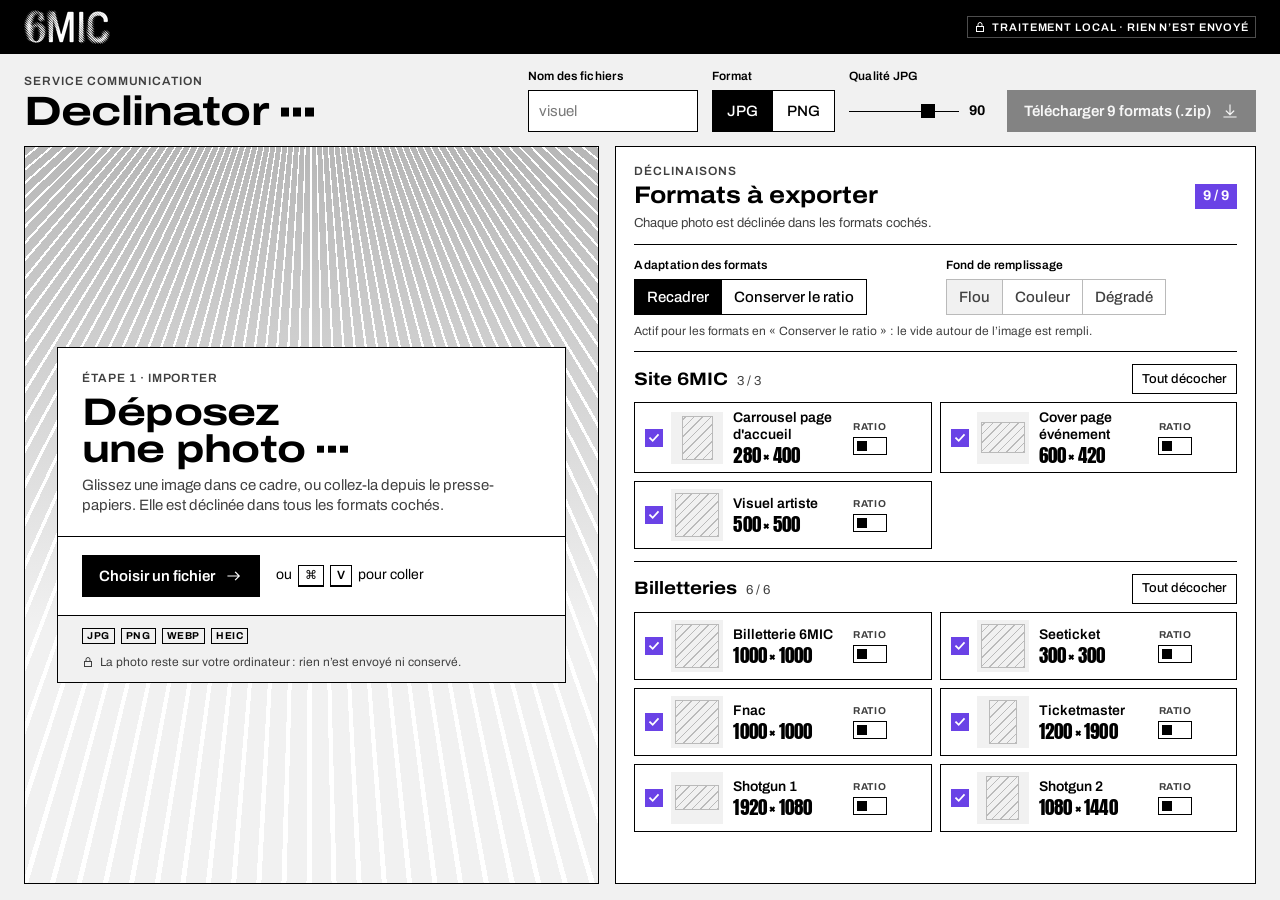
==== commit d81ccc07: "Aperçu : logo 6MIC dans la barre noire, nom de l'app affiché une seule fois - Logo hachuré 6MIC (ver" ====
--- a/refonte/index.html
+++ b/refonte/index.html
@@ -17,7 +17,7 @@
     <!-- Cadre noir 6MIC -->
     <header class="bar">
       <div class="bar-in">
-        <p class="brand"><span class="brand-6">6MIC</span><span class="brand-t">Declinator</span></p>
+        <p class="brand"><img src="img/6mic-logo-blanc.png" srcset="img/6mic-logo-blanc.png 1x, img/6mic-logo-blanc@2x.png 2x, img/6mic-logo-blanc@3x.png 3x" width="86" height="34" alt="6MIC"></p>
         <p class="proto">
           <svg width="12" height="12" viewBox="0 0 24 24" fill="none" stroke="currentColor" stroke-width="2" stroke-linecap="square" aria-hidden="true"><rect x="5" y="11" width="14" height="10"/><path d="M8 11V7a4 4 0 0 1 8 0v4"/></svg>
           <span>Traitement local · rien n’est envoyé</span>
--- a/refonte/css/app.css
+++ b/refonte/css/app.css
@@ -270,9 +270,8 @@
   margin-inline: auto;
   padding: 10px 32px;
 }
-.brand { display: flex; align-items: baseline; gap: 10px; }
-.brand-6 { font-family: var(--f-cond); font-size: 30px; line-height: 1; letter-spacing: .01em; }
-.brand-t { font-size: 12px; font-weight: 600; letter-spacing: .1em; text-transform: uppercase; }
+.brand { display: flex; align-items: center; }
+.brand img { display: block; width: auto; height: 34px; }
 .proto {
   display: inline-flex;
   align-items: center;
